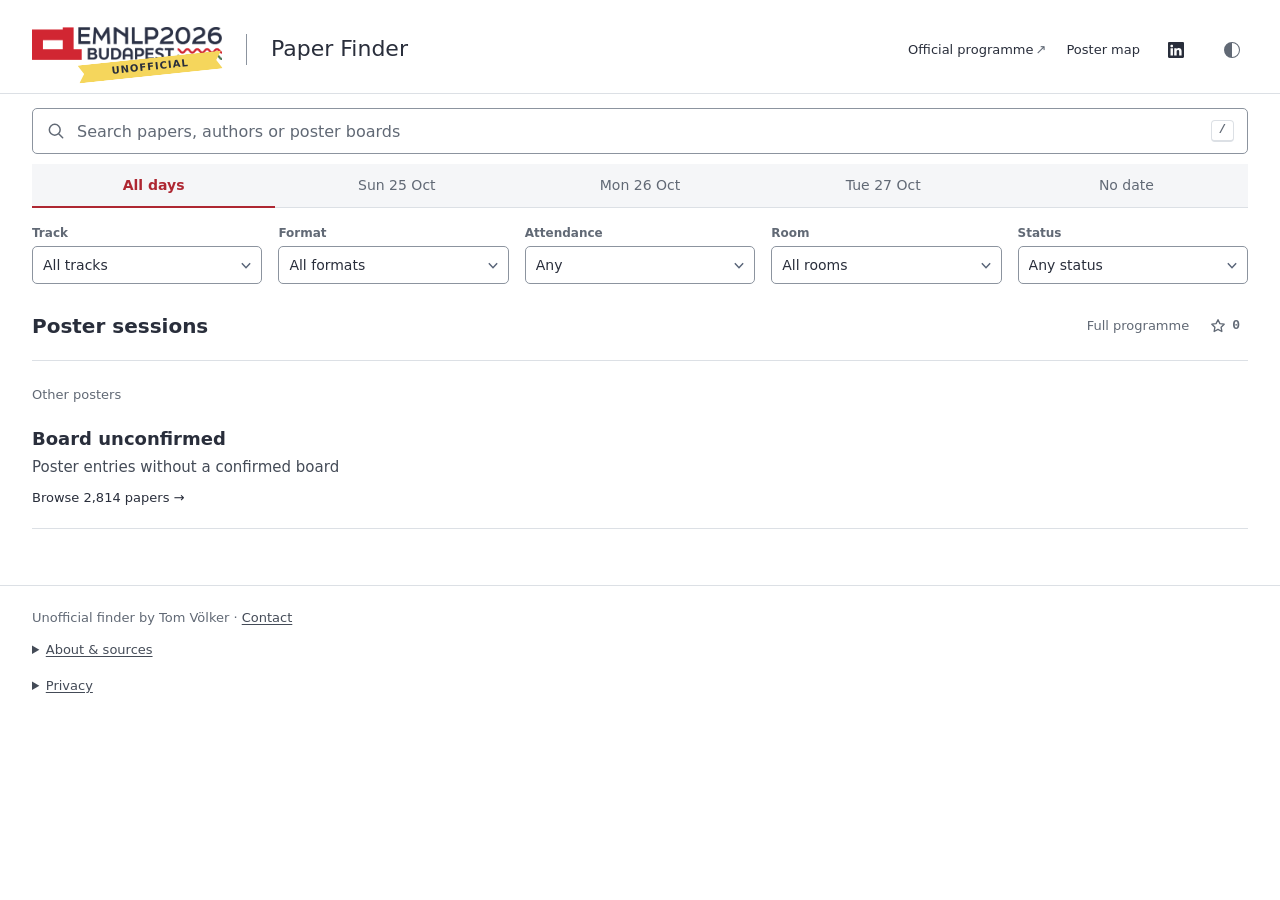
==== index.html @ 6930b32f "Prioritize poster discovery and keep search responsive Replace the oral-first landing with handbook " ====
<!doctype html>
<html lang="en">
<head>
  <meta charset="utf-8">
  <meta name="viewport" content="width=device-width, initial-scale=1, viewport-fit=cover">
  <title>EMNLP 2026 Paper Finder · Unofficial Budapest schedule</title>
  <meta name="description" content="Unofficial, searchable schedule of EMNLP 2026 presentations in Budapest. Find papers by title, author, presenter, paper ID or topic and filter by day, track, format, attendance and room.">
  <meta name="theme-color" content="#ffffff">
  <meta name="color-scheme" content="light dark">
  <link rel="icon" href="favicon.png" type="image/png" sizes="128x128">
  <link rel="icon" href="favicon.svg" type="image/svg+xml" sizes="any">
  <script src="theme.js"></script>
  <link rel="stylesheet" href="vendor/katex-0.19.1/katex.min.css">
  <link rel="stylesheet" href="styles.css">
  <script src="app.js" type="module"></script>
  <script src="traffic.mjs" type="module"></script>
</head>
<body>
  <a class="skip-link" href="#results">Skip to results</a>

  <header class="masthead">
    <div class="wrap masthead__inner">
      <a class="brand" href="./" aria-label="Unofficial EMNLP 2026 Paper Finder">
        <span class="brand__identity">
          <img class="brand__logo" src="conference-logo.png" width="190" height="33" alt="EMNLP 2026 Budapest">
          <span class="brand__ribbon">Unofficial</span>
        </span>
        <span class="brand__name">Paper Finder</span>
      </a>
      <div class="masthead__actions">
        <nav class="masthead__nav" aria-label="Conference and creator links">
          <a href="https://2026.emnlp.org/program/" target="_blank" rel="noopener">Official programme<span class="ext" aria-hidden="true">↗</span><span class="visually-hidden"> (opens in a new tab)</span></a>
          <a href="poster-map/">Poster map</a>
          <a class="masthead__social" title="Tom Völker on LinkedIn" href="https://www.linkedin.com/in/tom-v%C3%B6lker-0485332b9/" target="_blank" rel="noopener noreferrer" aria-label="Tom Völker on LinkedIn (opens in a new tab)"><svg xmlns="http://www.w3.org/2000/svg" width="16" height="16" fill="currentColor" class="masthead__social-icon" aria-hidden="true" focusable="false" viewBox="0 0 16 16">
  <path d="M0 1.146C0 .513.526 0 1.175 0h13.65C15.474 0 16 .513 16 1.146v13.708c0 .633-.526 1.146-1.175 1.146H1.175C.526 16 0 15.487 0 14.854zm4.943 12.248V6.169H2.542v7.225zm-1.2-8.212c.837 0 1.358-.554 1.358-1.248-.015-.709-.52-1.248-1.342-1.248S2.4 3.226 2.4 3.934c0 .694.521 1.248 1.327 1.248zm4.908 8.212V9.359c0-.216.016-.432.08-.586.173-.431.568-.878 1.232-.878.869 0 1.216.662 1.216 1.634v3.865h2.401V9.25c0-2.22-1.184-3.252-2.764-3.252-1.274 0-1.845.7-2.165 1.193v.025h-.016l.016-.025V6.169h-2.4c.03.678 0 7.225 0 7.225z"/>
</svg></a>
        </nav>
        <!-- Theme and LinkedIn icons: https://github.com/twbs/icons
The MIT License (MIT)

Copyright (c) 2019-2024 The Bootstrap Authors

Permission is hereby granted, free of charge, to any person obtaining a copy
of this software and associated documentation files (the "Software"), to deal
in the Software without restriction, including without limitation the rights
to use, copy, modify, merge, publish, distribute, sublicense, and/or sell
copies of the Software, and to permit persons to whom the Software is
furnished to do so, subject to the following conditions:

The above copyright notice and this permission notice shall be included in
all copies or substantial portions of the Software.

THE SOFTWARE IS PROVIDED "AS IS", WITHOUT WARRANTY OF ANY KIND, EXPRESS OR
IMPLIED, INCLUDING BUT NOT LIMITED TO THE WARRANTIES OF MERCHANTABILITY,
FITNESS FOR A PARTICULAR PURPOSE AND NONINFRINGEMENT. IN NO EVENT SHALL THE
AUTHORS OR COPYRIGHT HOLDERS BE LIABLE FOR ANY CLAIM, DAMAGES OR OTHER
LIABILITY, WHETHER IN AN ACTION OF CONTRACT, TORT OR OTHERWISE, ARISING FROM,
OUT OF OR IN CONNECTION WITH THE SOFTWARE OR THE USE OR OTHER DEALINGS IN
THE SOFTWARE.
        -->
        <button id="theme" class="theme-toggle" type="button" data-mode="auto" hidden aria-label="Theme: Auto">
          <svg class="theme-toggle__icon theme-toggle__icon--auto" viewBox="0 0 16 16" aria-hidden="true" focusable="false"><path d="M8 15A7 7 0 1 0 8 1zm0 1A8 8 0 1 1 8 0a8 8 0 0 1 0 16"/></svg>
          <svg class="theme-toggle__icon theme-toggle__icon--light" viewBox="0 0 16 16" aria-hidden="true" focusable="false"><path d="M8 11a3 3 0 1 1 0-6 3 3 0 0 1 0 6m0 1a4 4 0 1 0 0-8 4 4 0 0 0 0 8M8 0a.5.5 0 0 1 .5.5v2a.5.5 0 0 1-1 0v-2A.5.5 0 0 1 8 0m0 13a.5.5 0 0 1 .5.5v2a.5.5 0 0 1-1 0v-2A.5.5 0 0 1 8 13m8-5a.5.5 0 0 1-.5.5h-2a.5.5 0 0 1 0-1h2a.5.5 0 0 1 .5.5M3 8a.5.5 0 0 1-.5.5h-2a.5.5 0 0 1 0-1h2A.5.5 0 0 1 3 8m10.657-5.657a.5.5 0 0 1 0 .707l-1.414 1.415a.5.5 0 1 1-.707-.708l1.414-1.414a.5.5 0 0 1 .707 0m-9.193 9.193a.5.5 0 0 1 0 .707L3.05 13.657a.5.5 0 0 1-.707-.707l1.414-1.414a.5.5 0 0 1 .707 0m9.193 2.121a.5.5 0 0 1-.707 0l-1.414-1.414a.5.5 0 0 1 .707-.707l1.414 1.414a.5.5 0 0 1 0 .707M4.464 4.465a.5.5 0 0 1-.707 0L2.343 3.05a.5.5 0 1 1 .707-.707l1.414 1.414a.5.5 0 0 1 0 .708"/></svg>
          <svg class="theme-toggle__icon theme-toggle__icon--dark" viewBox="0 0 16 16" aria-hidden="true" focusable="false"><path d="M6 .278a.77.77 0 0 1 .08.858 7.2 7.2 0 0 0-.878 3.46c0 4.021 3.278 7.277 7.318 7.277q.792-.001 1.533-.16a.79.79 0 0 1 .81.316.73.73 0 0 1-.031.893A8.35 8.35 0 0 1 8.344 16C3.734 16 0 12.286 0 7.71 0 4.266 2.114 1.312 5.124.06A.75.75 0 0 1 6 .278M4.858 1.311A7.27 7.27 0 0 0 1.025 7.71c0 4.02 3.279 7.276 7.319 7.276a7.32 7.32 0 0 0 5.205-2.162q-.506.063-1.029.063c-4.61 0-8.343-3.714-8.343-8.29 0-1.167.242-2.278.681-3.286"/></svg>
        </button>
      </div>
    </div>
  </header>

  <main id="main">
    <div class="toolbar" id="toolbar">
      <div class="wrap toolbar__inner">
        <form class="search" id="search-form" role="search" action="./">
          <label class="visually-hidden" for="q">Search by title, author, presenter, paper ID, topic or board number</label>
          <svg class="search__icon icon" viewBox="0 0 24 24" aria-hidden="true" focusable="false"><path d="M10.5 4a6.5 6.5 0 1 1 0 13 6.5 6.5 0 0 1 0-13zM15.5 15.5 20 20"/></svg>
          <input class="search__input" id="q" name="q" type="search" placeholder="Search papers, authors or poster boards" autocomplete="off" autocapitalize="off" spellcheck="false" enterkeyhint="search" aria-describedby="search-hint">
          <kbd class="search__kbd" aria-hidden="true">/</kbd>
          <button class="search__clear" id="q-clear" type="button" hidden>
            <svg class="icon" viewBox="0 0 24 24" aria-hidden="true" focusable="false"><path d="M6 6l12 12M18 6 6 18"/></svg>
            <span class="visually-hidden">Clear search</span>
          </button>
          <p class="visually-hidden" id="search-hint">Results update as you type. All words must match. Press slash to jump here.</p>
        </form>
      </div>
    </div>

    <div class="wrap">
      <section class="author-profile" id="author-profile" aria-labelledby="author-name" hidden></section>
      <div class="day-nav" id="day" role="group" aria-label="Conference day"></div>
      <div class="mobile-controls">
        <div class="day-picker">
          <svg class="icon" viewBox="0 0 24 24" aria-hidden="true" focusable="false"><path d="M5 6h14v14H5zM5 10h14M9 3.5v4M15 3.5v4"/></svg>
          <label class="visually-hidden" for="day-select">Conference day</label>
          <select id="day-select" class="select"></select>
        </div>
        <button class="filters-toggle" id="filters-toggle" type="button" aria-controls="facets" aria-expanded="false">
          <svg class="icon" viewBox="0 0 24 24" aria-hidden="true" focusable="false"><path d="M4 7h9m4 0h3M4 17h3m4 0h9M13 4v6M7 14v6"/></svg>
          Filters <span class="filters-toggle__count" id="filters-count" hidden>0</span>
          <svg class="filters-toggle__chevron" viewBox="0 0 12 12" aria-hidden="true" focusable="false"><path d="m3 4.5 3 3 3-3"/></svg>
        </button>
      </div>
      <div class="filter-bar" id="facets" role="group" aria-label="Filter papers"></div>

      <section class="results" id="results" aria-labelledby="results-count" tabindex="-1">
        <div class="results__bar">
          <h2 class="results__count" id="results-count" tabindex="-1">Loading schedule…</h2>
          <div class="results__tools">
            <a class="browse-link" id="browse-link" href="?view=programme&amp;day=all">Full programme</a>
            <button class="pill" id="now-btn" type="button" aria-label="Jump to now" title="Jump to now" hidden>
              <svg class="icon" viewBox="0 0 24 24" aria-hidden="true" focusable="false"><path d="M12 3a9 9 0 1 1 0 18 9 9 0 0 1 0-18zM12 7.5V12l3 2"/></svg>
              <span class="now-label">Jump to now</span>
            </button>
            <button class="saved-toggle" id="saved-btn" type="button" aria-label="Saved papers" title="Saved papers" aria-pressed="false">
              <svg class="icon icon--star" viewBox="0 0 24 24" aria-hidden="true" focusable="false"><path d="M12 3.6l2.55 5.17 5.7.83-4.13 4.02.98 5.68L12 16.62 6.9 19.3l.98-5.68L3.75 9.6l5.7-.83z"/></svg>
              <span class="pill__count" id="saved-count">0</span>
            </button>
            <button class="pill pill--quiet" id="clear-all" type="button" hidden>Clear all</button>
          </div>
        </div>
        <div class="banner" id="shortlist-bar" hidden></div>
        <div class="banner" id="paper-banner" hidden></div>

        <div class="list" id="list" aria-busy="true">
          <ul class="papers papers--skeleton" aria-hidden="true">
            <li class="paper is-skeleton"><div class="paper__where"><i class="sk sk--s"></i></div><div class="paper__body"><i class="sk sk--l"></i><i class="sk sk--m"></i></div></li>
            <li class="paper is-skeleton"><div class="paper__where"><i class="sk sk--s"></i></div><div class="paper__body"><i class="sk sk--m"></i><i class="sk sk--s"></i></div></li>
            <li class="paper is-skeleton"><div class="paper__where"><i class="sk sk--s"></i></div><div class="paper__body"><i class="sk sk--l"></i><i class="sk sk--m"></i></div></li>
            <li class="paper is-skeleton"><div class="paper__where"><i class="sk sk--s"></i></div><div class="paper__body"><i class="sk sk--m"></i><i class="sk sk--s"></i></div></li>
          </ul>
          <noscript><p class="state">This finder needs JavaScript. See the official <a href="https://docs.google.com/spreadsheets/d/1aXGTy_7Xeh-OXIs3iJSbDpUsZ6YhbfA76b17kBZH0Yk/edit?gid=943432490">Author Presentations sheet</a> for presentation details.</p></noscript>
        </div>

        <p class="visually-hidden" id="live" role="status" aria-live="polite"></p>
      </section>
    </div>
  </main>

  <footer class="site-footer">
    <div class="wrap">
      <p>Unofficial finder by Tom Völker · <a href="mailto:emnlp-finder@tomvoelker.de?subject=EMNLP%202026%20Paper%20Finder%20feedback" data-contact-link>Contact</a></p>
      <details class="privacy-notice" id="about">
        <summary>About &amp; sources</summary>
        <div class="privacy-notice__content">
      <p>All times: Budapest, CET (UTC+1). Schedule updated <time data-updated datetime="2026-10-24">24 Oct 2026</time>.</p>
      <p>Unofficial schedule from the <a href="https://docs.google.com/spreadsheets/d/1aXGTy_7Xeh-OXIs3iJSbDpUsZ6YhbfA76b17kBZH0Yk/edit?gid=943432490" data-source-link target="_blank" rel="noopener">Author Presentations sheet</a>. Author lists from <a href="https://aclanthology.org/events/emnlp-2026/" target="_blank" rel="noopener">ACL Anthology</a>; presenters are shown in bold. Check the <a href="https://2026.emnlp.org/program/" target="_blank" rel="noopener">official programme</a> for changes. Poster board numbers come from the <a href="https://drive.google.com/file/d/1UGPjD7jPfax0RVaZPcb1gZhCUhK4v3ti/view" target="_blank" rel="noopener">conference handbook</a>.</p>
      <p class="site-footer__credit">Made by Tom Völker · <a href="https://www.informatik.uni-wuerzburg.de/datascience/" target="_blank" rel="noopener">Data Science Chair, University of Würzburg</a>.</p>
          <p>Saved papers stay in this browser.</p>
        </div>
      </details>
      <details class="privacy-notice" id="privacy">
        <summary>Privacy</summary>
        <div class="privacy-notice__content">
          <h2>Privacy notice</h2>
          <p>Updated 25 October 2026. This independent finder is operated by Tom Völker, who is responsible for its data processing. Contact: <a href="mailto:emnlp-finder@tomvoelker.de" data-contact-link>emnlp-finder@tomvoelker.de</a>.</p>

          <h3>Hosting and technical requests</h3>
          <p>GitHub Pages hosts this site. Requests disclose technical information such as your IP address, requested URL, browser information and access time. GitHub logs IP addresses for security. Opening a shared search URL also sends that URL to the host. This processing serves the legitimate interest of providing and protecting the finder under Article 6(1)(f) GDPR. GitHub manages its security-log retention as described in its <a href="https://docs.github.com/en/site-policy/privacy-policies/github-general-privacy-statement" target="_blank" rel="noopener noreferrer">privacy statement</a>.</p>

          <h3>Usage statistics</h3>
          <p>Cloudflare Web Analytics measures visits, referrers, countries, browser and device types, and page performance. It uses no analytics cookies or browser storage and does not fingerprint individual visitors. Query strings are excluded from its reports. Cloudflare keeps unsampled beacon data for seven days, then samples it for longer-term storage. Reports cover the previous six months. See its <a href="https://developers.cloudflare.com/web-analytics/faq/" target="_blank" rel="noopener noreferrer">analytics FAQ</a>.</p>
          <p>A separate Cloudflare Worker counts searches, filter changes, author and paper links, shortlist actions, calendar exports, and external paper and contact links. It stores only an action category, count and timestamp for three months. These counts contain no search text, names, paper IDs, shortlist contents, email addresses or visitor identifiers. Worker request logging is disabled. Cloudflare still handles technical connection data to deliver and protect its services.</p>
          <p>The purpose is to understand usage and improve the finder. Where technical personal data is processed for this purpose, the basis is the legitimate interest in operating and improving the site under Article 6(1)(f) GDPR. Both analytics streams stay off when your browser signals Do Not Track or Global Privacy Control.</p>

          <h3>Browser storage and public programme data</h3>
          <p>Your shortlist and explicit theme choice stay in this browser’s local storage until you remove them or clear site data. They are not uploaded. Search runs in your browser and its current state appears in the URL. Public paper, author and presenter information comes from the conference schedule and handbook, ACL Anthology and Underline. It remains available while this finder is online to help people find conference work, a legitimate interest under Article 6(1)(f) GDPR. Contact me for corrections or data-rights requests.</p>

          <h3>Email, external links and providers</h3>
          <p>Email contact is optional. Sending a message shares your address and message with the email services involved. I use it to answer your enquiry under Article 6(1)(f) GDPR and retain it only as long as needed to handle the enquiry and any applicable legal obligations. The LinkedIn icon is included in this page. LinkedIn receives no request from it until you follow the link.</p>
          <p>GitHub and Cloudflare may process technical data outside the EU/EEA, including in the US. Their policies describe transfer safeguards, including the EU–US Data Privacy Framework and standard contractual clauses: <a href="https://docs.github.com/en/site-policy/privacy-policies/github-general-privacy-statement#international-data-transfers" target="_blank" rel="noopener noreferrer">GitHub</a> and <a href="https://www.cloudflare.com/privacypolicy/" target="_blank" rel="noopener noreferrer">Cloudflare</a>.</p>

          <h3>Your rights</h3>
          <p>Where applicable, you can request access, correction, erasure, restriction or portability of personal data, and object to processing based on legitimate interests. Email the contact above. You may also complain to a <a href="https://www.edpb.europa.eu/about-edpb/our-members_en" target="_blank" rel="noopener noreferrer">data protection authority</a>, including in your country of residence or work. This finder makes no automated decisions about you.</p>
        </div>
      </details>
    </div>
  </footer>
</body>
</html>
---- styles.css ----
/* EMNLP 2026 Paper Finder: neutral surfaces and restrained conference red. */

:root {
  color-scheme: light;
  accent-color: var(--accent);
  --paper: #ffffff;
  --surface: #ffffff;
  --ink: #292e3b;
  --ink-2: #444b57;
  --muted: #616975;
  --rule: #dce0e5;
  --rule-soft: #f0f2f4;
  --control-rule: #8c949f;
  --accent: #ae2732;
  --accent-strong: #8c1e28;
  --accent-tint: #fcf0f1;
  --panel: #f5f6f8;
  --on-accent: #ffffff;
  --focus: #ae2732;
  --button: #ae2732;
  --button-hover: #8c1e28;
  --selected-ink: #ae2732;
  --search-border: #8c949f;
  --saved: #ae2732;
  --mark: #fbe1e3;
  --selection: #f6d6da;
  --teal: #00636b;
  --teal-tint: #ddf0ee;
  --amber: #4a3100;
  --amber-tint: #fcf1d8;
  --amber-rule: #c98a12;
  --shimmer: #fafbfc;
  --select-arrow: url("data:image/svg+xml,%3Csvg xmlns='http://www.w3.org/2000/svg' viewBox='0 0 12 8'%3E%3Cpath d='M1 1.5l5 5 5-5' fill='none' stroke='%23586478' stroke-width='1.8'/%3E%3C/svg%3E");
  --radius: 5px;
  --toolbar-h: 67px;
  --font-ui: system-ui, -apple-system, "Segoe UI", "Source Sans 3", Roboto, "Helvetica Neue", Arial, sans-serif;
  --font-mono: ui-monospace, "SF Mono", SFMono-Regular, "JetBrains Mono", Menlo, Consolas, "Liberation Mono", monospace;
}

:root[data-theme="dark"] {
  color-scheme: dark;
  --paper: #191a1e;
  --surface: #202227;
  --ink: #eeeef1;
  --ink-2: #c7c9d0;
  --muted: #a4a8b2;
  --rule: #383b44;
  --rule-soft: #282a31;
  --control-rule: #757b87;
  --accent: #f097a0;
  --accent-strong: #ffbec4;
  --accent-tint: #39282e;
  --panel: #24262c;
  --on-accent: #23181b;
  --focus: #f097a0;
  --button: #f097a0;
  --button-hover: #ffbec4;
  --selected-ink: #f7adb5;
  --search-border: #757b87;
  --saved: #f097a0;
  --mark: #58323b;
  --selection: #633744;
  --teal: #5cc8be;
  --teal-tint: #10302f;
  --amber: #f2deb0;
  --amber-tint: #2a2111;
  --amber-rule: #d9a73c;
  --shimmer: #30333b;
  --select-arrow: url("data:image/svg+xml,%3Csvg xmlns='http://www.w3.org/2000/svg' viewBox='0 0 12 8'%3E%3Cpath d='M1 1.5l5 5 5-5' fill='none' stroke='%23acb9ce' stroke-width='1.8'/%3E%3C/svg%3E");
}

*, *::before, *::after { box-sizing: border-box; }
html { -webkit-text-size-adjust: 100%; text-size-adjust: 100%; }
body {
  margin: 0;
  background: var(--paper);
  color: var(--ink);
  font: 400 1rem/1.5 var(--font-ui);
  -webkit-font-smoothing: antialiased;
}
[hidden] { display: none !important; }
h1, h2, h3, h4, p { margin: 0; }
::selection { background: var(--selection); }
a { color: inherit; text-decoration-thickness: 1px; text-underline-offset: .18em; }
a:hover { color: var(--accent-strong); }
button, input, select { font: inherit; color: inherit; }
button { cursor: pointer; }
:focus-visible { outline: 3px solid var(--focus); outline-offset: 2px; border-radius: 3px; }
[tabindex="-1"]:focus:not(:focus-visible) { outline: none; }
abbr[title] { text-decoration: none; cursor: help; }

.visually-hidden {
  position: absolute !important; width: 1px; height: 1px; padding: 0; margin: -1px;
  overflow: hidden; clip: rect(0 0 0 0); white-space: nowrap; border: 0;
}
.wrap { width: 100%; max-width: 1320px; margin-inline: auto; padding-inline: max(16px, min(3vw, 32px)); }
.skip-link {
  position: absolute; left: 12px; top: -100px; z-index: 100;
  padding: 10px 14px; border-radius: var(--radius);
  background: var(--ink); color: var(--paper); font-weight: 600;
}
.skip-link:focus { top: 12px; }

.icon {
  width: 18px; height: 18px; flex: none;
  fill: none; stroke: currentColor; stroke-width: 1.8; stroke-linecap: round; stroke-linejoin: round;
}

/* ---------- Masthead ---------- */
.masthead { background: var(--surface); border-bottom: 1px solid var(--rule); }
.masthead__inner {
  display: flex; flex-wrap: wrap; align-items: center; justify-content: space-between;
  gap: 16px 24px; padding-block: 22px 16px;
}
.brand { display: flex; align-items: center; gap: 24px; color: var(--ink); text-decoration: none; }
.brand:hover { color: var(--ink); }
.brand__identity {
  --brand-width: 190px;
  position: relative; display: block; width: var(--brand-width); flex: none;
  padding-block: 5px 17px;
}
.brand__logo { display: block; width: 100%; height: auto; }
.brand__ribbon {
  position: absolute; left: 24%; bottom: 1px; width: 76%; padding: 4px 12px;
  color: #292e3b; background: #f5d65c; text-align: center;
  font-size: .625rem; font-weight: 800; line-height: 1; letter-spacing: .1em; text-transform: uppercase;
  transform: rotate(-6deg);
  clip-path: polygon(0 0, 100% 0, 96% 50%, 100% 100%, 0 100%, 4% 50%);
}
:root[data-theme="dark"] .brand__logo { filter: brightness(0) invert(1); }
.brand__name { padding-left: 24px; border-left: 1px solid var(--control-rule); font: 500 1.375rem/1.4 var(--font-ui); white-space: nowrap; }
.masthead__actions { display: flex; flex-wrap: wrap; align-items: center; gap: 16px 24px; }
.masthead__nav { display: flex; flex-wrap: wrap; align-items: center; gap: 2px 20px; font-size: .8125rem; font-weight: 500; }
.masthead__nav a { padding: 6px 0; text-decoration: none; }
.masthead__nav a:hover { color: var(--accent); }
.masthead__nav .masthead__social { display: inline-flex; align-items: center; justify-content: center; flex: none; width: 32px; height: 32px; padding: 8px; border-radius: var(--radius); }
.masthead__social:hover { background: var(--rule-soft); }
.masthead__social-icon { width: 16px; height: 16px; fill: currentColor; }
.theme-toggle {
  display: inline-flex; align-items: center; justify-content: center;
  width: 32px; height: 32px; padding: 8px; flex: none;
  color: var(--muted); background: none; border: 0; border-radius: var(--radius);
}
.theme-toggle:hover { color: var(--accent); background: var(--rule-soft); }
.theme-toggle__icon { display: none; flex: none; width: 16px; height: 16px; fill: currentColor; }
.theme-toggle[data-mode="auto"] .theme-toggle__icon--auto,
.theme-toggle[data-mode="light"] .theme-toggle__icon--light,
.theme-toggle[data-mode="dark"] .theme-toggle__icon--dark { display: block; }
.ext { margin-left: 2px; font-weight: 400; color: var(--muted); }


/* ---------- Buttons ---------- */
.btn {
  display: inline-flex; align-items: center; justify-content: center; gap: 7px;
  min-height: 40px; padding: 8px 14px;
  font-size: .875rem; font-weight: 600; line-height: 1.2; text-decoration: none;
  color: var(--accent); background: var(--surface);
  border: 1.5px solid var(--accent); border-radius: var(--radius);
}
.btn:hover { color: var(--accent-strong); background: var(--accent-tint); }
.btn--ink { color: var(--on-accent); background: var(--button); border-color: var(--button); }
.btn--ink:hover { color: var(--on-accent); background: var(--button-hover); border-color: var(--button-hover); }
.btn--small { min-height: 34px; padding: 5px 11px; font-size: .8125rem; }

.pill {
  display: inline-flex; align-items: center; gap: 6px;
  min-height: 34px; padding: 6px 12px;
  font-size: .8125rem; font-weight: 600; line-height: 1;
  color: var(--ink); background: var(--surface);
  border: 1px solid var(--control-rule); border-radius: var(--radius);
}
.pill:hover { border-color: var(--accent); }
.pill .icon { width: 16px; height: 16px; }
.pill__count { font-family: var(--font-mono); font-weight: 600; color: var(--muted); }
.pill[aria-pressed="true"] { background: var(--accent-tint); border-color: var(--accent); color: var(--selected-ink); }
.pill[aria-pressed="true"] .icon--star { color: var(--saved); fill: currentColor; }
.pill[aria-pressed="true"] .pill__count { color: var(--selected-ink); }
.pill--quiet { border-color: transparent; background: none; text-decoration: underline; text-underline-offset: .2em; }
.pill--quiet:hover { border-color: transparent; color: var(--accent-strong); }
#now-btn:hover { color: var(--accent); background: var(--accent-tint); }

/* ---------- Sticky toolbar ---------- */
.toolbar {
  position: sticky; top: 0; z-index: 20;
  margin-top: 0;
  background: var(--paper);
}
.toolbar__inner { padding-block: 14px 10px; }
.search { position: relative; display: flex; align-items: center; }
.search__icon { position: absolute; left: 14px; width: 20px; height: 20px; color: var(--muted); pointer-events: none; }
.search__input {
  width: 100%; height: 46px; padding: 0 52px 0 44px;
  font-size: 1rem; font-weight: 400;
  color: var(--ink); background: var(--surface);
  border: 1px solid var(--search-border); border-radius: var(--radius);
  -webkit-appearance: none; appearance: none;
}
.search__input::placeholder { color: var(--muted); opacity: 1; font-weight: 400; }
.search__input::-webkit-search-cancel-button,
.search__input::-webkit-search-decoration { -webkit-appearance: none; appearance: none; }
.search__input:focus { outline: 3px solid var(--focus); outline-offset: 2px; }
.search__kbd {
  position: absolute; right: 14px; padding: 1px 7px;
  font: 600 .75rem/1.4 var(--font-mono); color: var(--muted);
  border: 1px solid var(--rule); border-bottom-width: 2px; border-radius: 4px; background: var(--paper);
  pointer-events: none;
}
.search__input:focus ~ .search__kbd, .search__input:not(:placeholder-shown) ~ .search__kbd { display: none; }
.search__clear {
  position: absolute; right: 6px; display: grid; place-items: center;
  width: 40px; height: 40px; border: 0; border-radius: 50%; background: none; color: var(--ink-2);
}
.search__clear:hover { background: var(--rule-soft); }

/* ---------- Filters ---------- */
.author-profile {
  display: flex; flex-wrap: wrap; justify-content: space-between; align-items: center; gap: 16px;
  padding-block: 16px 24px; scroll-margin-top: calc(var(--toolbar-h) + 12px);
}
.author-profile__heading { min-width: 0; }
.author-profile__label { margin-bottom: 4px; font-size: .75rem; font-weight: 600; color: var(--muted); }
.author-profile h1 { font-size: clamp(1.375rem, 3vw, 1.75rem); line-height: 1.3; overflow-wrap: anywhere; }
.author-profile__meta { margin-top: 6px; font-size: .875rem; color: var(--muted); }
.author-link { text-decoration: none; }
.author-link:hover { color: var(--accent); text-decoration-color: currentColor; }
.day-nav { display: flex; border-bottom: 1px solid var(--rule); background: var(--panel); }
.day-nav:empty { display: none; }
.day-nav__button {
  flex: 1; min-width: 0; min-height: 44px; padding: 10px 8px;
  font-size: .875rem; color: var(--muted); background: none;
  border: 0; border-bottom: 2px solid transparent; margin-bottom: -1px;
}
.day-nav__button:hover { color: var(--ink); background: var(--rule-soft); }
.day-nav__button[aria-pressed="true"] { color: var(--accent); border-bottom-color: var(--accent); font-weight: 600; }
.day-nav__button:focus-visible { outline-offset: -3px; }
.mobile-controls { display: none; }
.filter-bar { display: grid; grid-template-columns: repeat(5, minmax(0, 1fr)); gap: 16px; padding-block: 16px 22px; }
.facet { min-width: 0; }
.facet__label { display: block; margin-bottom: 4px; font-size: .75rem; font-weight: 600; color: var(--muted); }
.select {
  width: 100%; height: 38px; padding: 0 28px 0 10px;
  font-size: .875rem; color: var(--ink); text-overflow: ellipsis;
  background: var(--surface) var(--select-arrow) no-repeat right 10px center / 10px;
  border: 1px solid var(--control-rule); border-radius: var(--radius);
  -webkit-appearance: none; appearance: none;
}
.select:hover { border-color: var(--accent); }
.select option { background: var(--surface); color: var(--ink); }
.facet .select:has(option:checked:not([value=""]):not([value="all"])) { border-color: var(--accent); background-color: var(--accent-tint); color: var(--selected-ink); font-weight: 600; }

/* ---------- Results header ---------- */
.results { min-width: 0; scroll-margin-top: calc(var(--toolbar-h) + 8px); }
.results:focus { outline: none; }
.results__bar {
  display: flex; flex-wrap: wrap; align-items: center; justify-content: space-between;
  gap: 10px 16px; padding-bottom: 14px; border-bottom: 1px solid var(--rule);
}
.results__count { font: 650 1.25rem/1.2 var(--font-ui); color: var(--ink); }
.results__num { font-variant-numeric: lining-nums tabular-nums; }
.results__of { font: 500 .875rem var(--font-ui); color: var(--muted); letter-spacing: 0; }
.results__tools { display: flex; flex-wrap: wrap; gap: 6px; }
.browse-link { align-self: center; padding: 10px 6px; font-size: .8125rem; color: var(--muted); text-decoration: none; }
.browse-link:hover { color: var(--accent); }
.saved-toggle { display: inline-flex; align-items: center; justify-content: center; gap: 5px; min-width: 44px; min-height: 40px; padding: 8px; border: 0; border-radius: var(--radius); color: var(--muted); background: none; font-size: .8125rem; }
.saved-toggle:hover, .saved-toggle[aria-pressed="true"] { color: var(--accent); background: var(--accent-tint); }
.saved-toggle[aria-pressed="true"] .icon { fill: currentColor; }
.poster-sessions { padding-bottom: 16px; }
.poster-sessions__day { margin-top: 24px; padding-bottom: 4px; font-size: .8125rem; color: var(--muted); font-weight: 500; }
.poster-session { padding: 16px 0 20px; border-bottom: 1px solid var(--rule); }
.poster-session h4 { display: flex; align-items: center; gap: 12px; font-size: 1.125rem; font-weight: 600; }
.poster-session h4 a { text-decoration: none; }
.poster-session__time { margin-top: 4px; font-size: .9375rem; color: var(--ink-2); font-variant-numeric: tabular-nums; }
.poster-session__links { display: flex; flex-wrap: wrap; gap: 8px 24px; margin-top: 10px; font-size: .8125rem; }
.poster-session__links a { text-decoration: none; }
.poster-session__links a:last-child:not(:first-child) { color: var(--muted); }
.pagination { display: flex; align-items: center; flex-wrap: wrap; gap: 8px; padding-block: 20px; font-size: .8125rem; color: var(--muted); }
.pagination p { margin-right: auto; }
.pagination button:disabled { opacity: .4; cursor: default; }
.paper__details > summary { cursor: pointer; text-decoration: underline; text-decoration-color: var(--rule); text-underline-offset: .2em; }
.paper__details[open] { flex-basis: 100%; }
.paper__details-body { margin-top: 8px; padding: 10px 12px; background: var(--panel); color: var(--ink-2); font-size: .8125rem; }
.paper__details-body p + p { margin-top: 5px; }

.banner {
  display: flex; flex-wrap: wrap; align-items: center; gap: 8px 14px;
  margin-top: 12px; padding: 10px 14px;
  font-size: .875rem; color: var(--ink-2);
  background: var(--panel); border-left: 3px solid var(--accent);
}
.banner p { flex: 1 1 260px; }

/* ---------- Programme list ---------- */
.session { border-bottom: 1px solid var(--rule); scroll-margin-top: var(--toolbar-h); }
.session__header {
  display: flex; align-items: center; gap: 10px; padding: 14px 0;
  list-style: none; cursor: pointer; background: var(--paper);
}
.session__header::-webkit-details-marker { display: none; }
.session__header::before {
  content: ""; flex: none; width: 8px; height: 8px; margin: 0 4px 0 2px;
  border-right: 2px solid var(--muted); border-bottom: 2px solid var(--muted); transform: rotate(-45deg);
}
.session[open] > .session__header {
  position: sticky; top: var(--toolbar-h); z-index: 10;
  border-bottom: 1px solid var(--rule); background: var(--panel);
  margin-inline: -12px; padding-inline: 12px;
}
.session[open] > .session__header::before { transform: rotate(45deg); border-color: var(--accent); }
.session__header:hover { color: var(--accent-strong); }
.session__title { display: flex; flex-wrap: wrap; align-items: baseline; gap: 4px 14px; font-size: .9375rem; font-weight: 600; }
.session__topic { flex-basis: 100%; font-size: .9375rem; font-weight: 600; color: var(--ink); }
.session__room { font-weight: 600; color: var(--accent); }
.session__date { color: var(--muted); }
.session__time { font-size: .875rem; font-variant-numeric: tabular-nums; color: var(--muted); }
.session__zone { margin-left: -9px; font-size: .6875rem; color: var(--muted); }
.session__name { font-weight: 500; }
.session__count { flex: none; margin-left: auto; font-size: .8125rem; font-variant-numeric: tabular-nums; color: var(--muted); }
.session .paper:last-child { border-bottom: 0; }
.papers { margin: 0; padding: 0; list-style: none; }
.paper {
  display: grid; grid-template-columns: minmax(0, 1fr) 40px; grid-template-areas: "where star" "body body";
  gap: 8px 12px; padding: 20px 0; border-bottom: 1px solid var(--rule); scroll-margin-top: calc(var(--toolbar-h) + 12px);
}
.paper__where { grid-area: where; display: flex; flex-wrap: wrap; align-items: baseline; gap: 4px 12px; font-size: .8125rem; color: var(--muted); }
.paper__slot-type { color: var(--ink-2); font-weight: 600; }
.paper__date { font-size: .8125rem; font-weight: 500; }
.paper__time { font: 500 .8125rem/1.5 var(--font-ui); font-variant-numeric: tabular-nums; white-space: nowrap; }
.paper__time abbr { font: 500 .6875rem var(--font-ui); color: var(--muted); }
.paper__room { color: var(--muted); }
.paper__board { display: inline-flex; align-items: center; min-height: 32px; padding: 3px 8px; border: 1px solid var(--rule); border-radius: var(--radius); background: var(--accent-tint); color: var(--accent-strong); font-weight: 600; text-decoration: none; }
.paper__board:hover { border-color: currentColor; }
.paper__board-warning { color: var(--amber); font-weight: 600; }


.paper__body { grid-area: body; min-width: 0; }
.paper__title { font: 600 1.0625rem/1.4 var(--font-ui); color: var(--ink); text-wrap: pretty; overflow-wrap: anywhere; }
.paper__title .katex { font-size: 1em; }
.paper__title a { text-decoration: none; }
.paper__title a:hover { text-decoration-color: currentColor; }
.paper__people { margin-top: 5px; font-size: .875rem; color: var(--ink-2); overflow-wrap: anywhere; }
.paper__label {
  margin-right: 6px; font-size: .6875rem; font-weight: 700; letter-spacing: .08em; text-transform: uppercase; color: var(--muted);
}
.paper__aside, .is-missing { color: var(--muted); }
.paper__people strong { font-weight: 700; color: var(--ink); }
.paper__people .is-missing { font-style: italic; }
.paper__meta {
  display: flex; flex-wrap: wrap; align-items: baseline; gap: 2px 14px; margin-top: 8px;
  font: 500 .8125rem/1.5 var(--font-ui); font-variant-numeric: tabular-nums; color: var(--muted);
}
.paper__meta a, .linkish {
  padding: 0; border: 0; background: none;
  font: inherit; color: var(--muted); text-decoration: underline; text-decoration-color: var(--rule); text-underline-offset: .2em;
}
.paper__meta > a, .paper__meta > .linkish { display: inline-flex; align-items: center; min-height: 32px; }
.paper__meta .paper__details > summary { padding-block: 6px; }
.paper__meta a:hover, .linkish:hover { color: var(--accent-strong); text-decoration-color: currentColor; }
.paper.is-inactive .paper__title { color: var(--ink-2); }

.flag {
  display: inline-block; padding: 3px 9px;
  font-size: .75rem; font-weight: 600; line-height: 1.3;
  color: var(--ink-2); background: var(--rule-soft); border-radius: 3px;
}
.flag--accent { color: var(--selected-ink); background: var(--accent-tint); }

.note {
  margin-top: 10px; padding: 8px 12px;
  font-size: .8125rem; line-height: 1.45;
  color: var(--amber); background: var(--amber-tint);
  border-left: 3px solid var(--amber-rule); border-radius: 0;
}
.note strong { font-weight: 700; }
.note a { font-weight: 600; white-space: nowrap; }
.note--muted { color: var(--ink-2); background: var(--rule-soft); border-left-color: var(--rule); }

.star {
  grid-area: star; justify-self: end;
  display: grid; place-items: center; width: 44px; height: 44px; margin-top: -6px;
  color: var(--muted); background: none; border: 0; border-radius: 50%;
}
.star:hover { color: var(--saved); background: var(--rule-soft); }
.star .icon { width: 22px; height: 22px; stroke-width: 1.6; }
.star[aria-pressed="true"] { color: var(--saved); }
.star[aria-pressed="true"] .icon { fill: currentColor; }

mark {
  padding: 0 1px; color: inherit; background: var(--mark);
  border-radius: 2px;
}


/* ---------- States ---------- */
.state { max-width: 560px; padding: 36px 0 12px; }
.state h3 { margin-bottom: 8px; font: 700 1.25rem/1.25 var(--font-ui); color: var(--accent); }
.state p { color: var(--ink-2); }
.state__actions { display: flex; flex-wrap: wrap; gap: 8px; margin-top: 16px; }
.state__detail { margin-top: 12px; font: .75rem var(--font-mono); color: var(--muted) !important; }

.papers--skeleton { margin-top: 22px; }
.is-skeleton { border-bottom-color: var(--rule-soft); }
.sk {
  display: block; height: 12px; margin-bottom: 9px; border-radius: 3px;
  background: linear-gradient(90deg, var(--rule-soft) 25%, var(--shimmer) 50%, var(--rule-soft) 75%);
  background-size: 200% 100%;
  animation: shimmer 1.4s ease-in-out infinite;
}
.sk--s { width: 40%; } .sk--m { width: 55%; } .sk--l { width: 85%; height: 15px; }
@keyframes shimmer { from { background-position: 100% 0; } to { background-position: -100% 0; } }

/* ---------- Footer ---------- */
.site-footer { margin-top: 40px; padding-block: 22px 32px; border-top: 1px solid var(--rule); font-size: .8125rem; color: var(--muted); }
.site-footer a { color: var(--ink-2); }
.site-footer a:hover { color: var(--accent-strong); }
.site-footer p + p { margin-top: 8px; }
.privacy-notice { margin-top: 10px; }
.privacy-notice > summary { width: fit-content; padding-block: 3px; color: var(--ink-2); cursor: pointer; text-decoration: underline; text-underline-offset: .18em; }
.privacy-notice > summary:hover { color: var(--accent-strong); }
.privacy-notice__content { max-width: 78ch; margin-top: 16px; color: var(--ink-2); overflow-wrap: anywhere; }
.privacy-notice__content h2 { font-size: 1.125rem; color: var(--ink); }
.privacy-notice__content h3 { margin-top: 18px; font-size: .875rem; color: var(--ink); }
.privacy-notice__content h2 + p, .privacy-notice__content h3 + p { margin-top: 6px; }


/* ---------- Responsive ---------- */
@media (max-width: 959px) {
  .filter-bar { grid-template-columns: repeat(3, minmax(0, 1fr)); gap: 10px; }
}

@media (max-width: 639px) {
  .masthead__inner { display: grid; grid-template-columns: minmax(0, 1fr) auto; padding-block: 14px 10px; gap: 12px; }
  .brand__identity { --brand-width: 140px; }
  .brand__ribbon { left: 12%; width: 88%; }
  .brand { gap: 12px; flex-wrap: wrap; }
  .brand__name { font-size: 1.0625rem; }
  .brand__name { padding-left: 12px; }
  .masthead__actions { display: contents; }
  .theme-toggle { grid-column: 2; grid-row: 1; width: 40px; height: 40px; padding: 12px; }
  .masthead__nav { grid-column: 1 / -1; grid-row: 2; gap: 0 18px; font-size: .8125rem; }
  .toolbar { margin-top: 0; }
  .search__input { font-size: 1rem; }
  .search__kbd { display: none; }
  .day-nav, .now-label { display: none; }
  .mobile-controls { display: flex; align-items: center; justify-content: space-between; gap: 16px; margin-bottom: 8px; border-bottom: 1px solid var(--rule); }
  .day-picker { display: flex; align-items: center; flex: 1; min-width: 0; gap: 8px; color: var(--muted); }
  .day-picker .select { width: 100%; height: 44px; padding-left: 0; border: 0; font-size: 1rem; font-weight: 500; background-color: transparent; background-position: right 4px center; }
  .filters-toggle { display: inline-flex; align-items: center; justify-content: center; flex: none; gap: 7px; min-height: 44px; padding: 0 2px 0 8px; border: 0; border-radius: var(--radius); color: var(--ink-2); background: none; font-size: .875rem; font-weight: 500; }
  .filters-toggle:hover, .filters-toggle[aria-expanded="true"] { color: var(--accent); }
  .filters-toggle__count { min-width: 18px; height: 18px; padding-inline: 4px; border-radius: 9px; font-size: .6875rem; line-height: 18px; background: var(--accent-tint); color: var(--selected-ink); }
  .filters-toggle__chevron { width: 12px; height: 12px; fill: none; stroke: currentColor; stroke-width: 1.5; }
  .filters-toggle[aria-expanded="true"] .filters-toggle__chevron { transform: rotate(180deg); }
  .filter-bar { display: none; }
  .filter-bar.is-expanded { display: grid; grid-template-columns: repeat(2, minmax(0, 1fr)); gap: 12px; margin-bottom: 12px; padding: 12px; background: var(--panel); border: 1px solid var(--rule); border-radius: var(--radius); }
  .facet .select { height: 44px; font-size: 1rem; }
  .results__count { font-size: 1rem; }
  .results__of { position: absolute; width: 1px; height: 1px; overflow: hidden; clip: rect(0 0 0 0); white-space: nowrap; }
  #now-btn { width: 40px; justify-content: center; }
  .results__bar { gap: 8px; }
  .author-profile .btn { min-height: 44px; }
  .results__tools { gap: 4px; }
  .pill { min-height: 40px; padding-inline: 7px; font-size: .75rem; gap: 5px; }
  .session__header { gap: 8px; padding-block: 9px; }
  .session__title { gap: 3px 10px; font-size: .8125rem; }
  .session__topic { font-size: .875rem; }
  .session__zone { margin-left: -6px; }
  .session__count { font-size: .75rem; }
  .paper { grid-template-columns: minmax(0, 1fr) 40px; grid-template-areas: "where star" "body body"; gap: 8px; padding: 12px 0; }
  .paper__where { flex-direction: row; flex-wrap: wrap; align-items: baseline; gap: 3px 10px; padding-top: 0; }
  .star { width: 40px; height: 40px; margin: -6px -6px 0 0; }
  .paper__title { font-size: 1rem; }
  .paper__people { font-size: .875rem; }
}

@media (max-width: 359px) {
  .brand__identity { --brand-width: 120px; }
  .brand { gap: 8px; }
  .brand__name { padding-left: 0; border-left: 0; }
}

@media (prefers-reduced-motion: reduce) {
  *, *::before, *::after { animation: none !important; transition: none !important; scroll-behavior: auto !important; }
}

@media print {
  .toolbar, .day-nav, .mobile-controls, .filter-bar, .star, .pagination, .results__tools, .skip-link, .theme-toggle, .masthead__nav { display: none !important; }
  .session[open] > .session__header { position: static; }
  :root, :root[data-theme="dark"] {
    color-scheme: light; --paper: #fff; --surface: #fff; --ink: #141c2e; --ink-2: #3a4357; --muted: #5a6172;
    --accent: #ae2732; --accent-strong: #8c1e28; --accent-tint: #fcf0f1; --selected-ink: #ae2732;
    --rule: #dce0e5; --rule-soft: #f0f2f4; --panel: #f5f6f8;
    --teal: #00636b; --teal-tint: #ddf0ee; --amber: #4a3100; --amber-tint: #fcf1d8; --amber-rule: #c98a12;
    --button: #ae2732; --on-accent: #fff; --saved: #ae2732; --mark: #fbe1e3;
  }
  body { background: #fff; }
  .masthead { background: #fff; color: #142344; border-bottom: 1px solid var(--rule); }
  .brand { color: #292e3b; }
  :root[data-theme="dark"] .brand__logo { filter: none; }
}
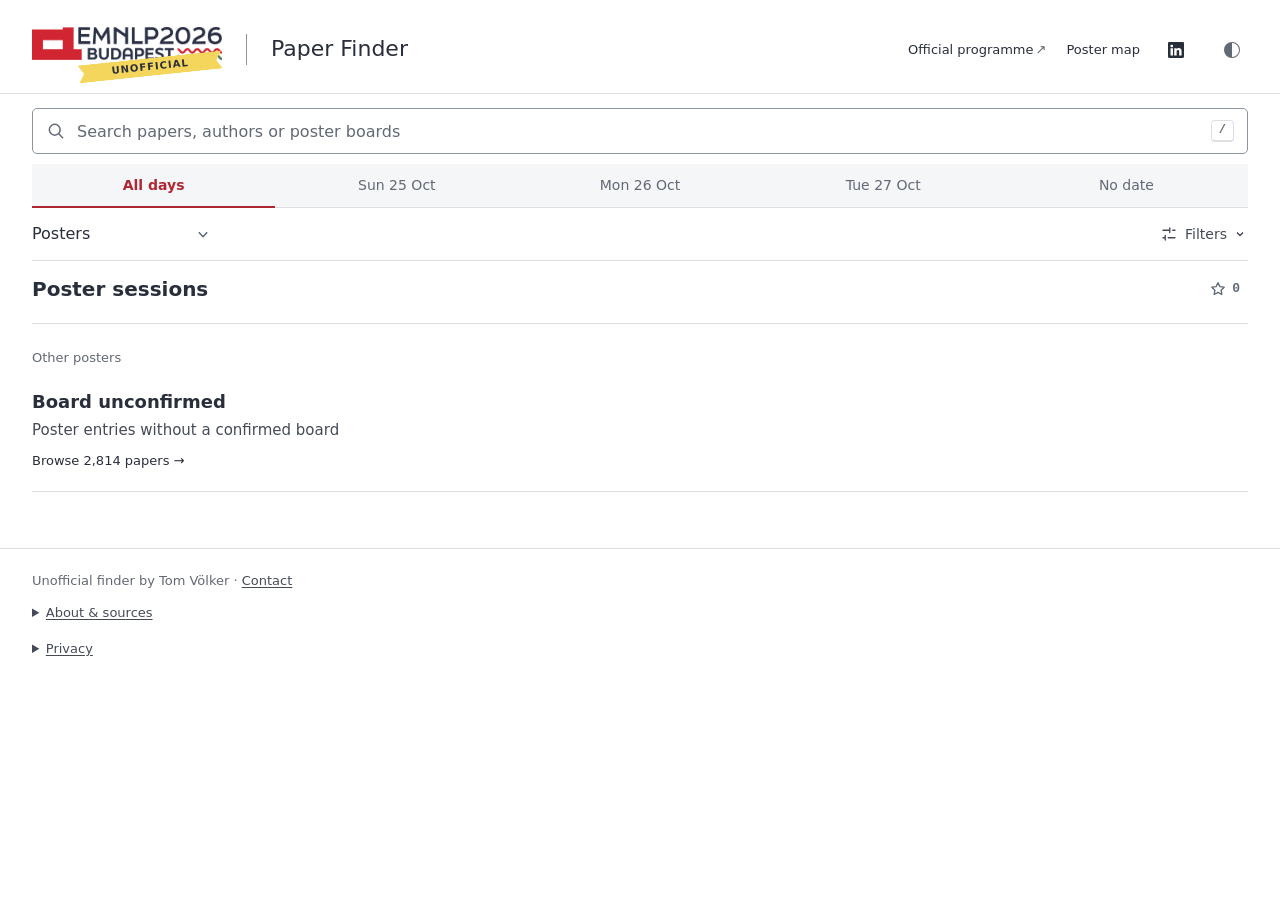
==== commit 13a9de03: "Unify presentation browsing and highlight saved posters on themed maps Expose a presentation dropdow" ====
--- a/index.html
+++ b/index.html
@@ -87,15 +87,16 @@
     <div class="wrap">
       <section class="author-profile" id="author-profile" aria-labelledby="author-name" hidden></section>
       <div class="day-nav" id="day" role="group" aria-label="Conference day"></div>
-      <div class="mobile-controls">
+      <div class="presentation-controls">
         <div class="day-picker">
           <svg class="icon" viewBox="0 0 24 24" aria-hidden="true" focusable="false"><path d="M5 6h14v14H5zM5 10h14M9 3.5v4M15 3.5v4"/></svg>
           <label class="visually-hidden" for="day-select">Conference day</label>
           <select id="day-select" class="select"></select>
         </div>
+        <div id="format-picker-slot"></div>
         <button class="filters-toggle" id="filters-toggle" type="button" aria-controls="facets" aria-expanded="false">
           <svg class="icon" viewBox="0 0 24 24" aria-hidden="true" focusable="false"><path d="M4 7h9m4 0h3M4 17h3m4 0h9M13 4v6M7 14v6"/></svg>
-          Filters <span class="filters-toggle__count" id="filters-count" hidden>0</span>
+          <span class="filters-toggle__label">Filters</span> <span class="filters-toggle__count" id="filters-count" hidden>0</span>
           <svg class="filters-toggle__chevron" viewBox="0 0 12 12" aria-hidden="true" focusable="false"><path d="m3 4.5 3 3 3-3"/></svg>
         </button>
       </div>
@@ -105,7 +106,7 @@
         <div class="results__bar">
           <h2 class="results__count" id="results-count" tabindex="-1">Loading schedule…</h2>
           <div class="results__tools">
-            <a class="browse-link" id="browse-link" href="?view=programme&amp;day=all">Full programme</a>
+            <a class="browse-link" id="browse-link" href="?format=poster&amp;day=all" hidden>All sessions</a>
             <button class="pill" id="now-btn" type="button" aria-label="Jump to now" title="Jump to now" hidden>
               <svg class="icon" viewBox="0 0 24 24" aria-hidden="true" focusable="false"><path d="M12 3a9 9 0 1 1 0 18 9 9 0 0 1 0-18zM12 7.5V12l3 2"/></svg>
               <span class="now-label">Jump to now</span>
--- a/styles.css
+++ b/styles.css
@@ -233,8 +233,17 @@
 .day-nav__button:hover { color: var(--ink); background: var(--rule-soft); }
 .day-nav__button[aria-pressed="true"] { color: var(--accent); border-bottom-color: var(--accent); font-weight: 600; }
 .day-nav__button:focus-visible { outline-offset: -3px; }
-.mobile-controls { display: none; }
-.filter-bar { display: grid; grid-template-columns: repeat(5, minmax(0, 1fr)); gap: 16px; padding-block: 16px 22px; }
+.presentation-controls { display: flex; align-items: center; justify-content: space-between; gap: 16px; margin-bottom: 8px; padding-block: 4px; border-bottom: 1px solid var(--rule); }
+.day-picker { display: none; }
+.format-picker { width: 180px; }
+.format-picker .select { height: 44px; padding-left: 0; border: 0; font-size: 1rem; font-weight: 500; background-color: transparent; background-position: right 4px center; }
+.filters-toggle { display: inline-flex; align-items: center; justify-content: center; flex: none; gap: 7px; min-height: 44px; padding: 0 2px 0 8px; border: 0; border-radius: var(--radius); color: var(--ink-2); background: none; font-size: .875rem; font-weight: 500; }
+.filters-toggle:hover, .filters-toggle[aria-expanded="true"] { color: var(--accent); }
+.filters-toggle__count { min-width: 18px; height: 18px; padding-inline: 4px; border-radius: 9px; font-size: .6875rem; line-height: 18px; background: var(--accent-tint); color: var(--selected-ink); }
+.filters-toggle__chevron { width: 12px; height: 12px; fill: none; stroke: currentColor; stroke-width: 1.5; }
+.filters-toggle[aria-expanded="true"] .filters-toggle__chevron { transform: rotate(180deg); }
+.filter-bar { display: none; }
+.filter-bar.is-expanded { display: grid; grid-template-columns: repeat(4, minmax(0, 1fr)); gap: 12px; margin-bottom: 12px; padding: 12px; background: var(--panel); border: 1px solid var(--rule); border-radius: var(--radius); }
 .facet { min-width: 0; }
 .facet__label { display: block; margin-bottom: 4px; font-size: .75rem; font-weight: 600; color: var(--muted); }
 .select {
@@ -424,7 +433,7 @@
 
 /* ---------- Responsive ---------- */
 @media (max-width: 959px) {
-  .filter-bar { grid-template-columns: repeat(3, minmax(0, 1fr)); gap: 10px; }
+  .filter-bar.is-expanded { grid-template-columns: repeat(2, minmax(0, 1fr)); }
 }
 
 @media (max-width: 639px) {
@@ -441,16 +450,11 @@
   .search__input { font-size: 1rem; }
   .search__kbd { display: none; }
   .day-nav, .now-label { display: none; }
-  .mobile-controls { display: flex; align-items: center; justify-content: space-between; gap: 16px; margin-bottom: 8px; border-bottom: 1px solid var(--rule); }
+  .presentation-controls { gap: 8px; }
   .day-picker { display: flex; align-items: center; flex: 1; min-width: 0; gap: 8px; color: var(--muted); }
   .day-picker .select { width: 100%; height: 44px; padding-left: 0; border: 0; font-size: 1rem; font-weight: 500; background-color: transparent; background-position: right 4px center; }
-  .filters-toggle { display: inline-flex; align-items: center; justify-content: center; flex: none; gap: 7px; min-height: 44px; padding: 0 2px 0 8px; border: 0; border-radius: var(--radius); color: var(--ink-2); background: none; font-size: .875rem; font-weight: 500; }
-  .filters-toggle:hover, .filters-toggle[aria-expanded="true"] { color: var(--accent); }
-  .filters-toggle__count { min-width: 18px; height: 18px; padding-inline: 4px; border-radius: 9px; font-size: .6875rem; line-height: 18px; background: var(--accent-tint); color: var(--selected-ink); }
-  .filters-toggle__chevron { width: 12px; height: 12px; fill: none; stroke: currentColor; stroke-width: 1.5; }
-  .filters-toggle[aria-expanded="true"] .filters-toggle__chevron { transform: rotate(180deg); }
-  .filter-bar { display: none; }
-  .filter-bar.is-expanded { display: grid; grid-template-columns: repeat(2, minmax(0, 1fr)); gap: 12px; margin-bottom: 12px; padding: 12px; background: var(--panel); border: 1px solid var(--rule); border-radius: var(--radius); }
+  .format-picker { flex: none; width: 104px; }
+  .filter-bar.is-expanded { grid-template-columns: repeat(2, minmax(0, 1fr)); }
   .facet .select { height: 44px; font-size: 1rem; }
   .results__count { font-size: 1rem; }
   .results__of { position: absolute; width: 1px; height: 1px; overflow: hidden; clip: rect(0 0 0 0); white-space: nowrap; }
@@ -472,6 +476,7 @@
 }
 
 @media (max-width: 359px) {
+  .filters-toggle__label { position: absolute; width: 1px; height: 1px; overflow: hidden; clip: rect(0 0 0 0); white-space: nowrap; }
   .brand__identity { --brand-width: 120px; }
   .brand { gap: 8px; }
   .brand__name { padding-left: 0; border-left: 0; }
@@ -482,7 +487,7 @@
 }
 
 @media print {
-  .toolbar, .day-nav, .mobile-controls, .filter-bar, .star, .pagination, .results__tools, .skip-link, .theme-toggle, .masthead__nav { display: none !important; }
+  .toolbar, .day-nav, .presentation-controls, .filter-bar, .star, .pagination, .results__tools, .skip-link, .theme-toggle, .masthead__nav { display: none !important; }
   .session[open] > .session__header { position: static; }
   :root, :root[data-theme="dark"] {
     color-scheme: light; --paper: #fff; --surface: #fff; --ink: #141c2e; --ink-2: #3a4357; --muted: #5a6172;
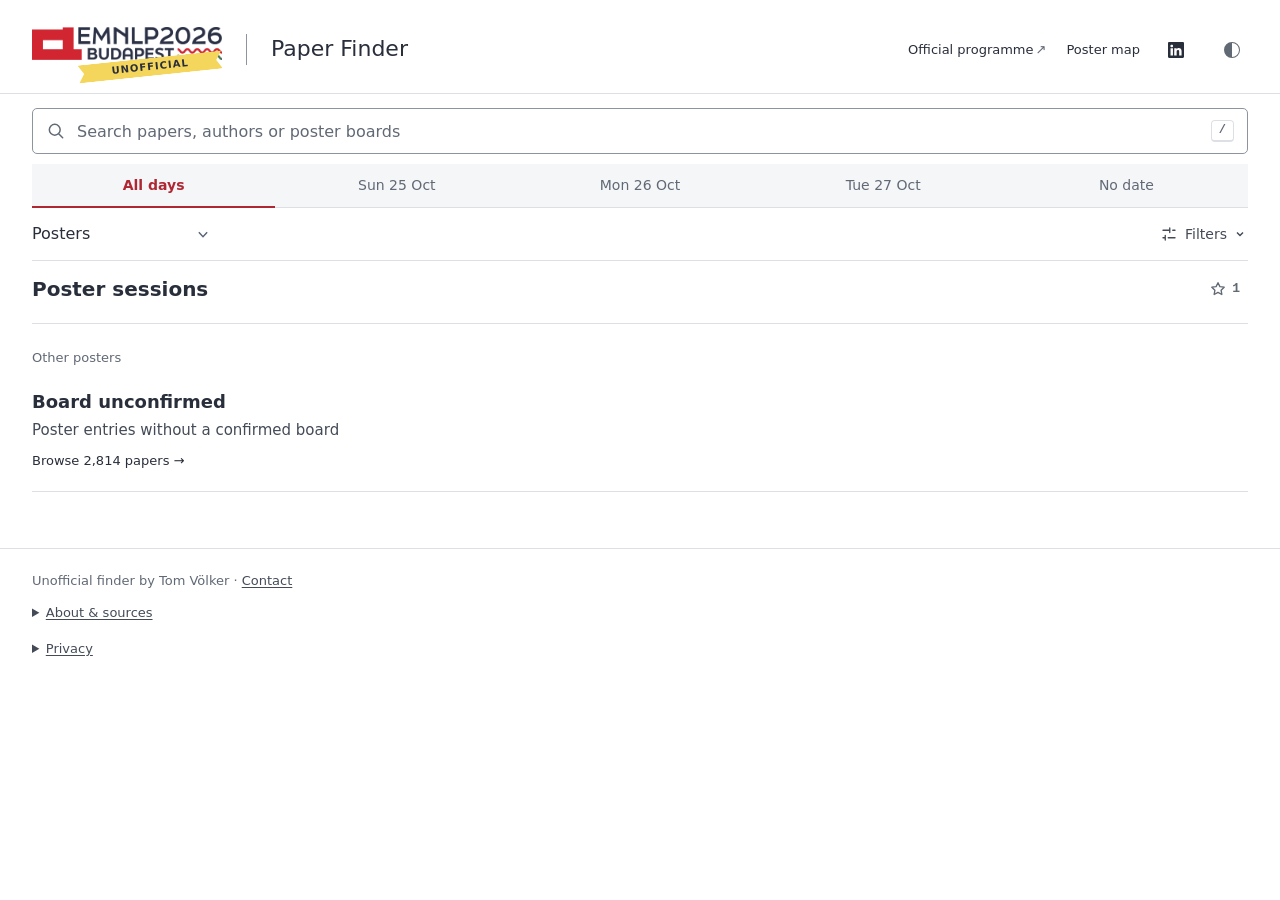
==== commit 70e4f38e: "Share saved paper lists through portable snapshot links" ====
--- a/index.html
+++ b/index.html
@@ -145,7 +145,7 @@
       <p>All times: Budapest, CET (UTC+1). Schedule updated <time data-updated datetime="2026-10-24">24 Oct 2026</time>.</p>
       <p>Unofficial schedule from the <a href="https://docs.google.com/spreadsheets/d/1aXGTy_7Xeh-OXIs3iJSbDpUsZ6YhbfA76b17kBZH0Yk/edit?gid=943432490" data-source-link target="_blank" rel="noopener">Author Presentations sheet</a>. Author lists from <a href="https://aclanthology.org/events/emnlp-2026/" target="_blank" rel="noopener">ACL Anthology</a>; presenters are shown in bold. Check the <a href="https://2026.emnlp.org/program/" target="_blank" rel="noopener">official programme</a> for changes. Poster board numbers come from the <a href="https://drive.google.com/file/d/1UGPjD7jPfax0RVaZPcb1gZhCUhK4v3ti/view" target="_blank" rel="noopener">conference handbook</a>.</p>
       <p class="site-footer__credit">Made by Tom Völker · <a href="https://www.informatik.uni-wuerzburg.de/datascience/" target="_blank" rel="noopener">Data Science Chair, University of Würzburg</a>.</p>
-          <p>Saved papers stay in this browser.</p>
+          <p>Saved papers stay in this browser. Use Saved papers → Share list to open a snapshot on another device.</p>
         </div>
       </details>
       <details class="privacy-notice" id="privacy">
@@ -163,7 +163,7 @@
           <p>The purpose is to understand usage and improve the finder. Where technical personal data is processed for this purpose, the basis is the legitimate interest in operating and improving the site under Article 6(1)(f) GDPR. Both analytics streams stay off when your browser signals Do Not Track or Global Privacy Control.</p>
 
           <h3>Browser storage and public programme data</h3>
-          <p>Your shortlist and explicit theme choice stay in this browser’s local storage until you remove them or clear site data. They are not uploaded. Search runs in your browser and its current state appears in the URL. Public paper, author and presenter information comes from the conference schedule and handbook, ACL Anthology and Underline. It remains available while this finder is online to help people find conference work, a legitimate interest under Article 6(1)(f) GDPR. Contact me for corrections or data-rights requests.</p>
+          <p>Your shortlist and explicit theme choice stay in this browser’s local storage until you remove them or clear site data. They are not uploaded. If you choose Share list, the link contains the saved paper IDs in its fragment. Anyone with the link can open that snapshot. Opening it does not change their saved papers. Save on this device adds them locally. Search runs in your browser and its current state appears in the URL. Public paper, author and presenter information comes from the conference schedule and handbook, ACL Anthology and Underline. It remains available while this finder is online to help people find conference work, a legitimate interest under Article 6(1)(f) GDPR. Contact me for corrections or data-rights requests.</p>
 
           <h3>Email, external links and providers</h3>
           <p>Email contact is optional. Sending a message shares your address and message with the email services involved. I use it to answer your enquiry under Article 6(1)(f) GDPR and retain it only as long as needed to handle the enquiry and any applicable legal obligations. The LinkedIn icon is included in this page. LinkedIn receives no request from it until you follow the link.</p>
--- a/styles.css
+++ b/styles.css
@@ -297,6 +297,14 @@
   background: var(--panel); border-left: 3px solid var(--accent);
 }
 .banner p { flex: 1 1 260px; }
+.saved-share { font-size: .8125rem; }
+.saved-share > summary { padding: 9px 11px; cursor: pointer; border: 1px solid var(--control-rule); border-radius: var(--radius); color: var(--ink); }
+.saved-share[open] { flex: 1 1 100%; }
+.saved-share[open] > summary { width: fit-content; }
+.saved-share__body { display: grid; gap: 10px; padding-top: 12px; }
+.saved-share__url { min-width: 0; height: 44px; font-size: 1rem; background-image: none; padding-inline: 10px; }
+.saved-share__actions { display: flex; flex-wrap: wrap; gap: 8px; }
+.saved-share__body p, .shared-list__missing { font-size: .8125rem; color: var(--muted); }
 
 /* ---------- Programme list ---------- */
 .session { border-bottom: 1px solid var(--rule); scroll-margin-top: var(--toolbar-h); }
@@ -364,6 +372,7 @@
 .paper__meta > a, .paper__meta > .linkish { display: inline-flex; align-items: center; min-height: 32px; }
 .paper__meta .paper__details > summary { padding-block: 6px; }
 .paper__meta a:hover, .linkish:hover { color: var(--accent-strong); text-decoration-color: currentColor; }
+.paper__default-save { margin-top: 6px; font-size: .75rem; color: var(--muted); }
 .paper.is-inactive .paper__title { color: var(--ink-2); }
 
 .flag {
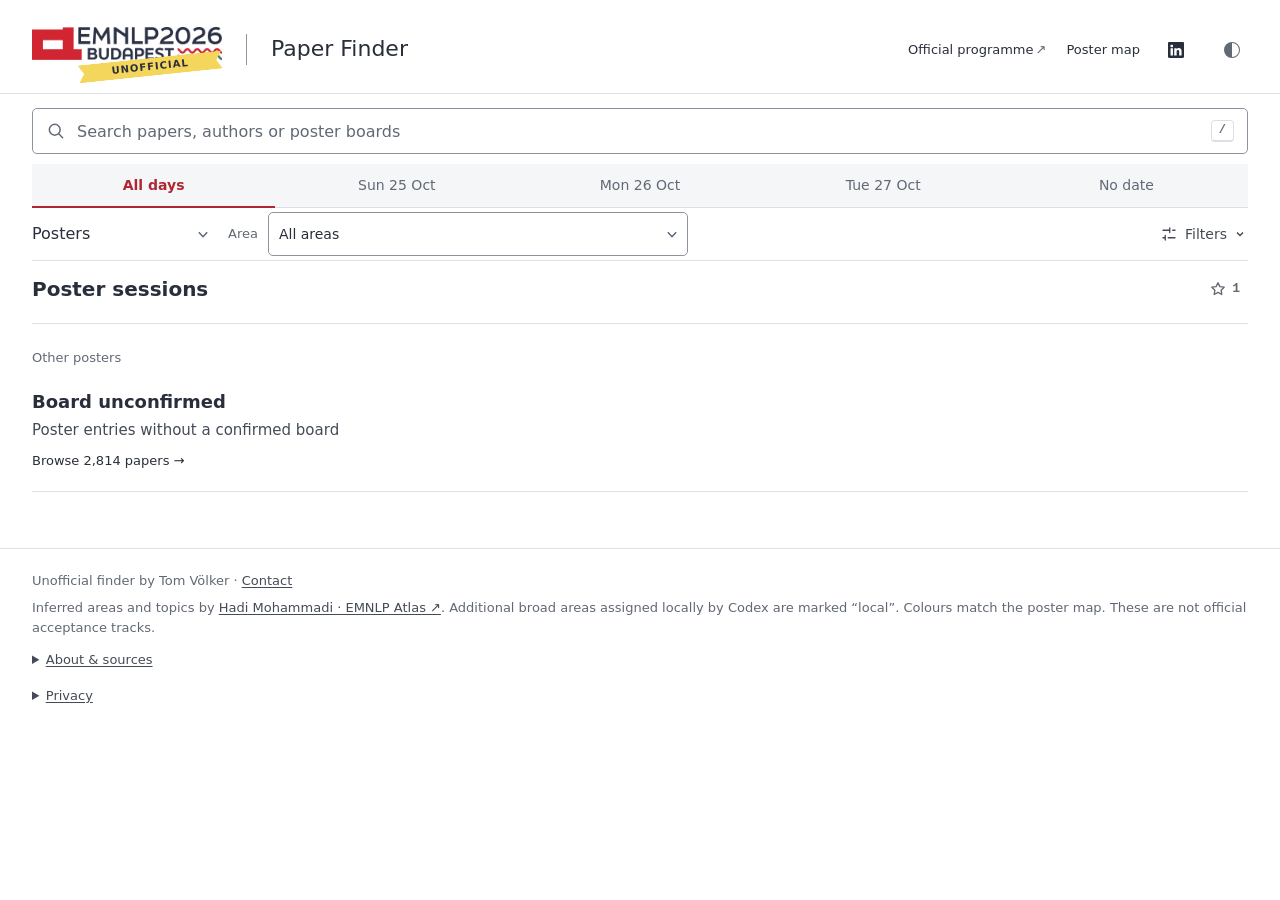
==== commit a74cc657: "Add broad areas to paper browsing and classify remaining programme entries" ====
--- a/index.html
+++ b/index.html
@@ -94,6 +94,7 @@
           <select id="day-select" class="select"></select>
         </div>
         <div id="format-picker-slot"></div>
+        <div id="area-picker-slot"></div>
         <button class="filters-toggle" id="filters-toggle" type="button" aria-controls="facets" aria-expanded="false">
           <svg class="icon" viewBox="0 0 24 24" aria-hidden="true" focusable="false"><path d="M4 7h9m4 0h3M4 17h3m4 0h9M13 4v6M7 14v6"/></svg>
           <span class="filters-toggle__label">Filters</span> <span class="filters-toggle__count" id="filters-count" hidden>0</span>
@@ -139,6 +140,7 @@
   <footer class="site-footer">
     <div class="wrap">
       <p>Unofficial finder by Tom Völker · <a href="mailto:emnlp-finder@tomvoelker.de?subject=EMNLP%202026%20Paper%20Finder%20feedback" data-contact-link>Contact</a></p>
+      <p id="atlas-credit">Inferred areas and topics by <a href="https://mohammadi.cv/emnlp/2026/atlas.html" target="_blank" rel="noopener">Hadi Mohammadi · EMNLP Atlas ↗</a>. Additional broad areas assigned locally by Codex are marked “local”. Colours match the poster map. These are not official acceptance tracks.</p>
       <details class="privacy-notice" id="about">
         <summary>About &amp; sources</summary>
         <div class="privacy-notice__content">
--- a/styles.css
+++ b/styles.css
@@ -236,6 +236,10 @@
 .presentation-controls { display: flex; align-items: center; justify-content: space-between; gap: 16px; margin-bottom: 8px; padding-block: 4px; border-bottom: 1px solid var(--rule); }
 .day-picker { display: none; }
 .format-picker { width: 180px; }
+.area-picker { display: flex; flex: 1; align-items: center; gap: 10px; min-width: 0; max-width: 460px; margin-right: auto; }
+.area-picker label { color: var(--muted); font-size: .8125rem; }
+.area-picker .select { min-width: 0; height: 44px; }
+.area-picker .select:has(option:checked:not([value=""])) { border-color: var(--accent); color: var(--selected-ink); background-color: var(--accent-tint); }
 .format-picker .select { height: 44px; padding-left: 0; border: 0; font-size: 1rem; font-weight: 500; background-color: transparent; background-position: right 4px center; }
 .filters-toggle { display: inline-flex; align-items: center; justify-content: center; flex: none; gap: 7px; min-height: 44px; padding: 0 2px 0 8px; border: 0; border-radius: var(--radius); color: var(--ink-2); background: none; font-size: .875rem; font-weight: 500; }
 .filters-toggle:hover, .filters-toggle[aria-expanded="true"] { color: var(--accent); }
@@ -372,6 +376,10 @@
 .paper__meta > a, .paper__meta > .linkish { display: inline-flex; align-items: center; min-height: 32px; }
 .paper__meta .paper__details > summary { padding-block: 6px; }
 .paper__meta a:hover, .linkish:hover { color: var(--accent-strong); text-decoration-color: currentColor; }
+.atlas-area { display: inline-flex; align-items: center; gap: 6px; max-width: 100%; min-height: 32px; padding: 0; border: 0; background: none; color: var(--ink-2); font: inherit; text-align: left; }
+.atlas-area:hover { color: var(--accent-strong); text-decoration: underline; text-underline-offset: .2em; }
+.atlas-swatch { width: 11px; height: 11px; flex: none; border: 1px solid var(--muted); border-radius: 3px; }
+.atlas-local { color: var(--muted); font-size: .6875rem; }
 .paper__default-save { margin-top: 6px; font-size: .75rem; color: var(--muted); }
 .paper.is-inactive .paper__title { color: var(--ink-2); }
 
@@ -459,7 +467,8 @@
   .search__input { font-size: 1rem; }
   .search__kbd { display: none; }
   .day-nav, .now-label { display: none; }
-  .presentation-controls { gap: 8px; }
+  .presentation-controls { flex-wrap: wrap; gap: 6px 8px; }
+  .area-picker { order: 1; flex-basis: 100%; max-width: none; padding-bottom: 4px; }
   .day-picker { display: flex; align-items: center; flex: 1; min-width: 0; gap: 8px; color: var(--muted); }
   .day-picker .select { width: 100%; height: 44px; padding-left: 0; border: 0; font-size: 1rem; font-weight: 500; background-color: transparent; background-position: right 4px center; }
   .format-picker { flex: none; width: 104px; }
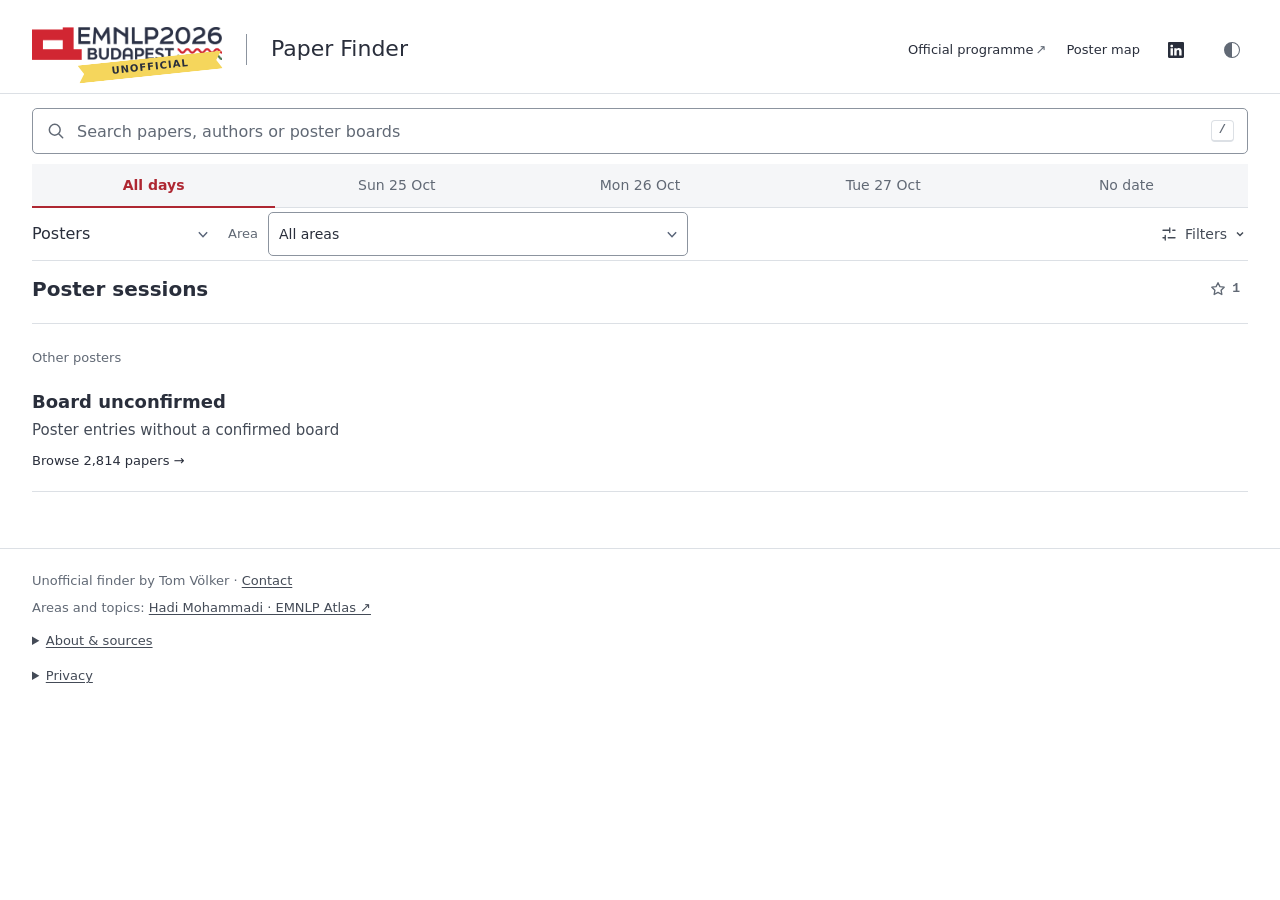
==== commit 115eca92: "Keep additional area assignments visually unobtrusive" ====
--- a/index.html
+++ b/index.html
@@ -140,11 +140,12 @@
   <footer class="site-footer">
     <div class="wrap">
       <p>Unofficial finder by Tom Völker · <a href="mailto:emnlp-finder@tomvoelker.de?subject=EMNLP%202026%20Paper%20Finder%20feedback" data-contact-link>Contact</a></p>
-      <p id="atlas-credit">Inferred areas and topics by <a href="https://mohammadi.cv/emnlp/2026/atlas.html" target="_blank" rel="noopener">Hadi Mohammadi · EMNLP Atlas ↗</a>. Additional broad areas assigned locally by Codex are marked “local”. Colours match the poster map. These are not official acceptance tracks.</p>
+      <p id="atlas-credit">Areas and topics: <a href="https://mohammadi.cv/emnlp/2026/atlas.html" target="_blank" rel="noopener">Hadi Mohammadi · EMNLP Atlas ↗</a></p>
       <details class="privacy-notice" id="about">
         <summary>About &amp; sources</summary>
         <div class="privacy-notice__content">
       <p>All times: Budapest, CET (UTC+1). Schedule updated <time data-updated datetime="2026-10-24">24 Oct 2026</time>.</p>
+      <p>Areas combine the Atlas with 71 additional assignments reviewed from titles and available abstracts. They are inferred, not official acceptance tracks. Colours match the poster map. <a href="https://github.com/tomvoelker/acl-finder/blob/main/data/atlas/local-areas.json" target="_blank" rel="noopener">Assignment audit ↗</a></p>
       <p>Unofficial schedule from the <a href="https://docs.google.com/spreadsheets/d/1aXGTy_7Xeh-OXIs3iJSbDpUsZ6YhbfA76b17kBZH0Yk/edit?gid=943432490" data-source-link target="_blank" rel="noopener">Author Presentations sheet</a>. Author lists from <a href="https://aclanthology.org/events/emnlp-2026/" target="_blank" rel="noopener">ACL Anthology</a>; presenters are shown in bold. Check the <a href="https://2026.emnlp.org/program/" target="_blank" rel="noopener">official programme</a> for changes. Poster board numbers come from the <a href="https://drive.google.com/file/d/1UGPjD7jPfax0RVaZPcb1gZhCUhK4v3ti/view" target="_blank" rel="noopener">conference handbook</a>.</p>
       <p class="site-footer__credit">Made by Tom Völker · <a href="https://www.informatik.uni-wuerzburg.de/datascience/" target="_blank" rel="noopener">Data Science Chair, University of Würzburg</a>.</p>
           <p>Saved papers stay in this browser. Use Saved papers → Share list to open a snapshot on another device.</p>
--- a/styles.css
+++ b/styles.css
@@ -379,7 +379,6 @@
 .atlas-area { display: inline-flex; align-items: center; gap: 6px; max-width: 100%; min-height: 32px; padding: 0; border: 0; background: none; color: var(--ink-2); font: inherit; text-align: left; }
 .atlas-area:hover { color: var(--accent-strong); text-decoration: underline; text-underline-offset: .2em; }
 .atlas-swatch { width: 11px; height: 11px; flex: none; border: 1px solid var(--muted); border-radius: 3px; }
-.atlas-local { color: var(--muted); font-size: .6875rem; }
 .paper__default-save { margin-top: 6px; font-size: .75rem; color: var(--muted); }
 .paper.is-inactive .paper__title { color: var(--ink-2); }
 
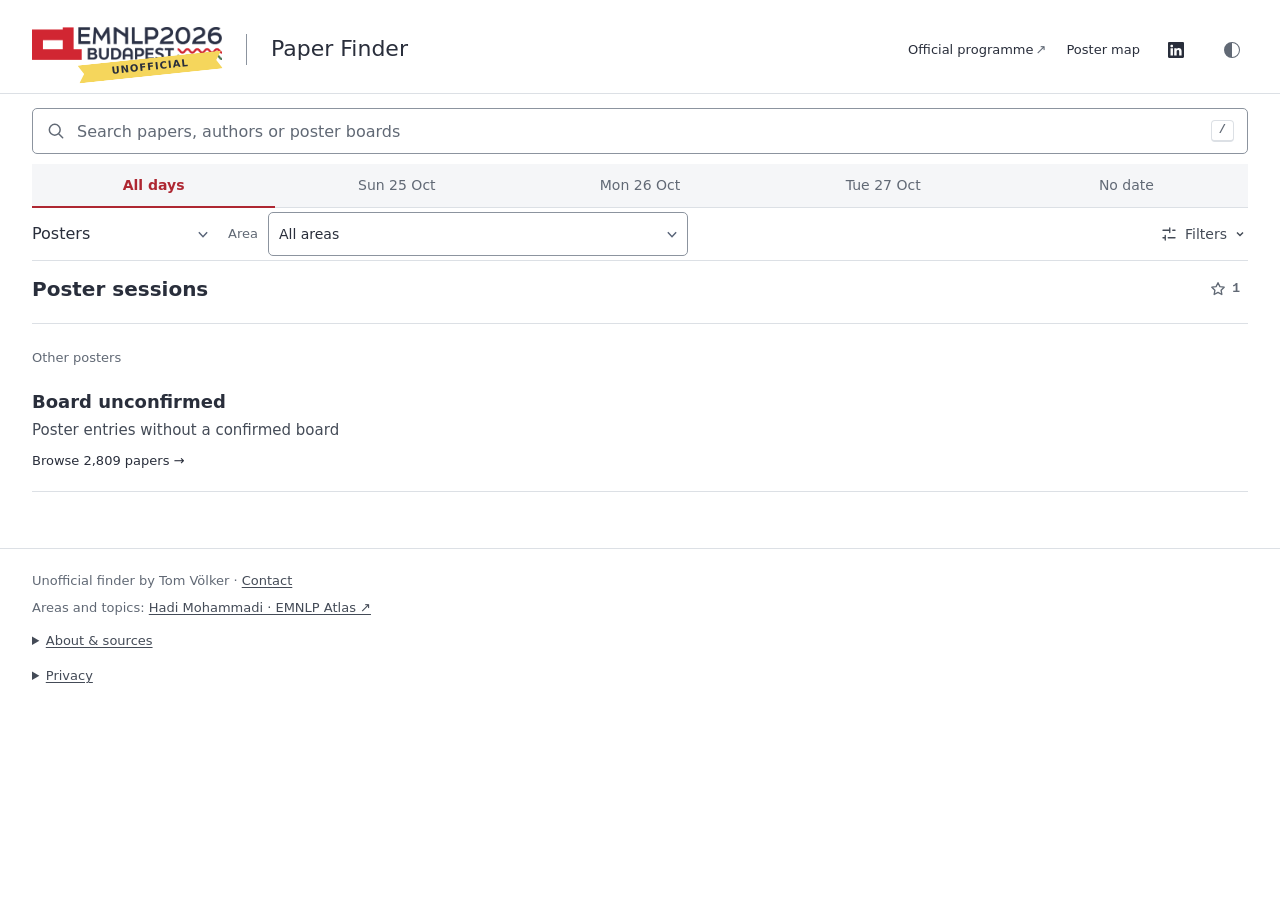
==== commit 6cf4b4d4: "Use official schedule sheet for poster board assignments" ====
--- a/index.html
+++ b/index.html
@@ -146,7 +146,7 @@
         <div class="privacy-notice__content">
       <p>All times: Budapest, CET (UTC+1). Schedule updated <time data-updated datetime="2026-10-24">24 Oct 2026</time>.</p>
       <p>Areas combine the Atlas with 71 additional assignments reviewed from titles and available abstracts. They are inferred, not official acceptance tracks. Colours match the poster map. <a href="https://github.com/tomvoelker/acl-finder/blob/main/data/atlas/local-areas.json" target="_blank" rel="noopener">Assignment audit ↗</a></p>
-      <p>Unofficial schedule from the <a href="https://docs.google.com/spreadsheets/d/1aXGTy_7Xeh-OXIs3iJSbDpUsZ6YhbfA76b17kBZH0Yk/edit?gid=943432490" data-source-link target="_blank" rel="noopener">Author Presentations sheet</a>. Author lists from <a href="https://aclanthology.org/events/emnlp-2026/" target="_blank" rel="noopener">ACL Anthology</a>; presenters are shown in bold. Check the <a href="https://2026.emnlp.org/program/" target="_blank" rel="noopener">official programme</a> for changes. Poster board numbers come from the <a href="https://drive.google.com/file/d/1UGPjD7jPfax0RVaZPcb1gZhCUhK4v3ti/view" target="_blank" rel="noopener">conference handbook</a>.</p>
+      <p>Unofficial schedule from the <a href="https://docs.google.com/spreadsheets/d/1aXGTy_7Xeh-OXIs3iJSbDpUsZ6YhbfA76b17kBZH0Yk/edit?gid=943432490" data-source-link target="_blank" rel="noopener">Author Presentations sheet</a>. Author lists from <a href="https://aclanthology.org/events/emnlp-2026/" target="_blank" rel="noopener">ACL Anthology</a>; presenters are shown in bold. Check the <a href="https://2026.emnlp.org/program/" target="_blank" rel="noopener">official programme</a> for changes. Board numbers come from column L (Board #) of the Author Presentations sheet.</p>
       <p class="site-footer__credit">Made by Tom Völker · <a href="https://www.informatik.uni-wuerzburg.de/datascience/" target="_blank" rel="noopener">Data Science Chair, University of Würzburg</a>.</p>
           <p>Saved papers stay in this browser. Use Saved papers → Share list to open a snapshot on another device.</p>
         </div>
@@ -166,7 +166,7 @@
           <p>The purpose is to understand usage and improve the finder. Where technical personal data is processed for this purpose, the basis is the legitimate interest in operating and improving the site under Article 6(1)(f) GDPR. Both analytics streams stay off when your browser signals Do Not Track or Global Privacy Control.</p>
 
           <h3>Browser storage and public programme data</h3>
-          <p>Your shortlist and explicit theme choice stay in this browser’s local storage until you remove them or clear site data. They are not uploaded. If you choose Share list, the link contains the saved paper IDs in its fragment. Anyone with the link can open that snapshot. Opening it does not change their saved papers. Save on this device adds them locally. Search runs in your browser and its current state appears in the URL. Public paper, author and presenter information comes from the conference schedule and handbook, ACL Anthology and Underline. It remains available while this finder is online to help people find conference work, a legitimate interest under Article 6(1)(f) GDPR. Contact me for corrections or data-rights requests.</p>
+          <p>Your shortlist and explicit theme choice stay in this browser’s local storage until you remove them or clear site data. They are not uploaded. If you choose Share list, the link contains the saved paper IDs in its fragment. Anyone with the link can open that snapshot. Opening it does not change their saved papers. Save on this device adds them locally. Search runs in your browser and its current state appears in the URL. Public paper, author and presenter information comes from the conference schedule, ACL Anthology and Underline. It remains available while this finder is online to help people find conference work, a legitimate interest under Article 6(1)(f) GDPR. Contact me for corrections or data-rights requests.</p>
 
           <h3>Email, external links and providers</h3>
           <p>Email contact is optional. Sending a message shares your address and message with the email services involved. I use it to answer your enquiry under Article 6(1)(f) GDPR and retain it only as long as needed to handle the enquiry and any applicable legal obligations. The LinkedIn icon is included in this page. LinkedIn receives no request from it until you follow the link.</p>
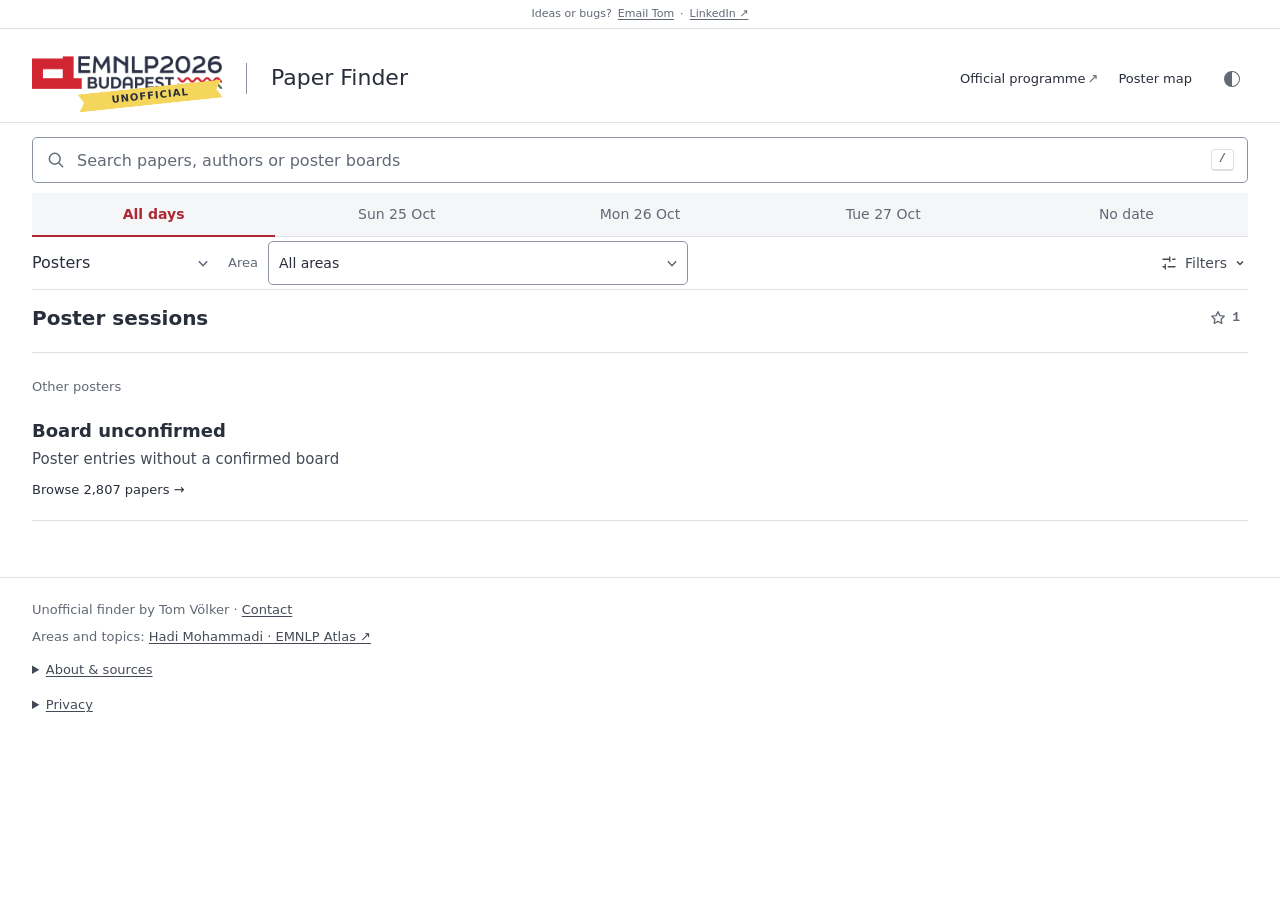
==== commit 8bcc82c5: "Make poster search live and add desktop previews" ====
--- a/index.html
+++ b/index.html
@@ -17,6 +17,7 @@
 </head>
 <body>
   <a class="skip-link" href="#results">Skip to results</a>
+  <aside class="feedback-bar" aria-label="Feedback">Ideas or bugs? <a href="mailto:emnlp-finder@tomvoelker.de?subject=EMNLP%202026%20Paper%20Finder%20feedback" data-contact-link>Email Tom</a><span aria-hidden="true">·</span><a href="https://www.linkedin.com/in/tom-v%C3%B6lker-0485332b9/" target="_blank" rel="noopener noreferrer">LinkedIn ↗<span class="visually-hidden"> (opens in a new tab)</span></a></aside>
 
   <header class="masthead">
     <div class="wrap masthead__inner">
@@ -28,14 +29,11 @@
         <span class="brand__name">Paper Finder</span>
       </a>
       <div class="masthead__actions">
-        <nav class="masthead__nav" aria-label="Conference and creator links">
+        <nav class="masthead__nav" aria-label="Conference links">
           <a href="https://2026.emnlp.org/program/" target="_blank" rel="noopener">Official programme<span class="ext" aria-hidden="true">↗</span><span class="visually-hidden"> (opens in a new tab)</span></a>
           <a href="poster-map/">Poster map</a>
-          <a class="masthead__social" title="Tom Völker on LinkedIn" href="https://www.linkedin.com/in/tom-v%C3%B6lker-0485332b9/" target="_blank" rel="noopener noreferrer" aria-label="Tom Völker on LinkedIn (opens in a new tab)"><svg xmlns="http://www.w3.org/2000/svg" width="16" height="16" fill="currentColor" class="masthead__social-icon" aria-hidden="true" focusable="false" viewBox="0 0 16 16">
-  <path d="M0 1.146C0 .513.526 0 1.175 0h13.65C15.474 0 16 .513 16 1.146v13.708c0 .633-.526 1.146-1.175 1.146H1.175C.526 16 0 15.487 0 14.854zm4.943 12.248V6.169H2.542v7.225zm-1.2-8.212c.837 0 1.358-.554 1.358-1.248-.015-.709-.52-1.248-1.342-1.248S2.4 3.226 2.4 3.934c0 .694.521 1.248 1.327 1.248zm4.908 8.212V9.359c0-.216.016-.432.08-.586.173-.431.568-.878 1.232-.878.869 0 1.216.662 1.216 1.634v3.865h2.401V9.25c0-2.22-1.184-3.252-2.764-3.252-1.274 0-1.845.7-2.165 1.193v.025h-.016l.016-.025V6.169h-2.4c.03.678 0 7.225 0 7.225z"/>
-</svg></a>
         </nav>
-        <!-- Theme and LinkedIn icons: https://github.com/twbs/icons
+        <!-- Theme icons: https://github.com/twbs/icons
 The MIT License (MIT)
 
 Copyright (c) 2019-2024 The Bootstrap Authors
--- a/styles.css
+++ b/styles.css
@@ -107,6 +107,9 @@
 }
 
 /* ---------- Masthead ---------- */
+.feedback-bar { display: flex; align-items: center; justify-content: center; gap: 6px; padding: calc(2px + env(safe-area-inset-top)) 10px 2px; background: var(--surface); border-bottom: 1px solid var(--rule); color: var(--muted); font-size: 11px; line-height: 20px; }
+.feedback-bar a { display: inline-flex; align-items: center; min-height: 24px; color: inherit; text-underline-offset: 2px; }
+.feedback-bar a:hover { color: var(--accent); }
 .masthead { background: var(--surface); border-bottom: 1px solid var(--rule); }
 .masthead__inner {
   display: flex; flex-wrap: wrap; align-items: center; justify-content: space-between;
@@ -133,9 +136,6 @@
 .masthead__nav { display: flex; flex-wrap: wrap; align-items: center; gap: 2px 20px; font-size: .8125rem; font-weight: 500; }
 .masthead__nav a { padding: 6px 0; text-decoration: none; }
 .masthead__nav a:hover { color: var(--accent); }
-.masthead__nav .masthead__social { display: inline-flex; align-items: center; justify-content: center; flex: none; width: 32px; height: 32px; padding: 8px; border-radius: var(--radius); }
-.masthead__social:hover { background: var(--rule-soft); }
-.masthead__social-icon { width: 16px; height: 16px; fill: currentColor; }
 .theme-toggle {
   display: inline-flex; align-items: center; justify-content: center;
   width: 32px; height: 32px; padding: 8px; flex: none;
@@ -504,7 +504,7 @@
 }
 
 @media print {
-  .toolbar, .day-nav, .presentation-controls, .filter-bar, .star, .pagination, .results__tools, .skip-link, .theme-toggle, .masthead__nav { display: none !important; }
+  .toolbar, .day-nav, .presentation-controls, .filter-bar, .star, .pagination, .results__tools, .skip-link, .theme-toggle, .masthead__nav, .feedback-bar { display: none !important; }
   .session[open] > .session__header { position: static; }
   :root, :root[data-theme="dark"] {
     color-scheme: light; --paper: #fff; --surface: #fff; --ink: #141c2e; --ink-2: #3a4357; --muted: #5a6172;
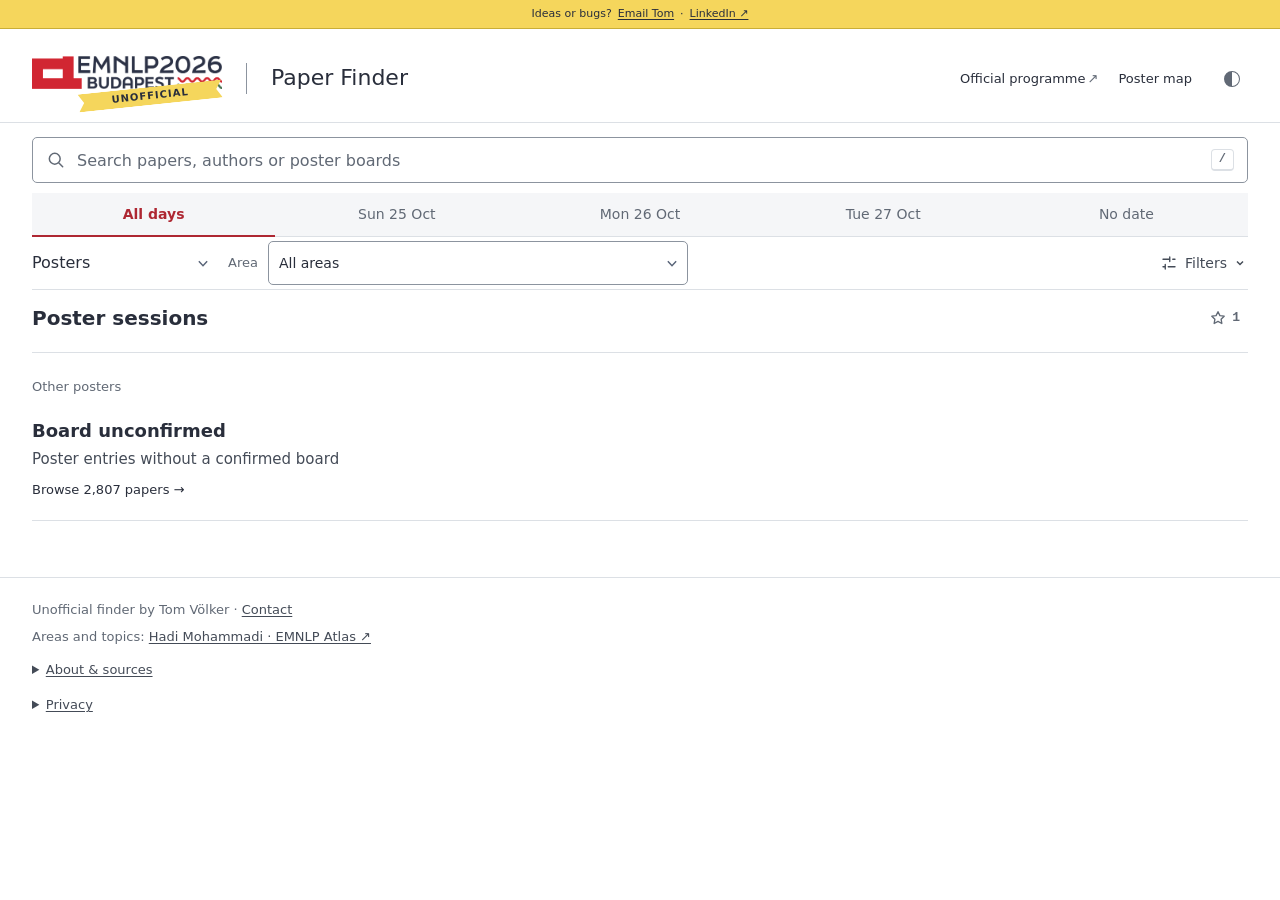
==== commit 7c7e6017: "Reduce startup work and map payloads" ====
--- a/index.html
+++ b/index.html
@@ -10,6 +10,8 @@
   <link rel="icon" href="favicon.png" type="image/png" sizes="128x128">
   <link rel="icon" href="favicon.svg" type="image/svg+xml" sizes="any">
   <script src="theme.js"></script>
+  <link rel="modulepreload" href="vendor/katex-0.19.1/katex.mjs">
+  <link rel="preload" href="data/papers.json" as="fetch" crossorigin>
   <link rel="stylesheet" href="vendor/katex-0.19.1/katex.min.css">
   <link rel="stylesheet" href="styles.css">
   <script src="app.js" type="module"></script>
@@ -23,7 +25,7 @@
     <div class="wrap masthead__inner">
       <a class="brand" href="./" aria-label="Unofficial EMNLP 2026 Paper Finder">
         <span class="brand__identity">
-          <img class="brand__logo" src="conference-logo.png" width="190" height="33" alt="EMNLP 2026 Budapest">
+          <img class="brand__logo" src="conference-logo.png" width="190" height="33" alt="EMNLP 2026 Budapest" fetchpriority="high">
           <span class="brand__ribbon">Unofficial</span>
         </span>
         <span class="brand__name">Paper Finder</span>
--- a/styles.css
+++ b/styles.css
@@ -32,7 +32,8 @@
   --shimmer: #fafbfc;
   --select-arrow: url("data:image/svg+xml,%3Csvg xmlns='http://www.w3.org/2000/svg' viewBox='0 0 12 8'%3E%3Cpath d='M1 1.5l5 5 5-5' fill='none' stroke='%23586478' stroke-width='1.8'/%3E%3C/svg%3E");
   --radius: 5px;
-  --toolbar-h: 67px;
+  --feedback-h: calc(29px + env(safe-area-inset-top));
+  --toolbar-h: calc(96px + env(safe-area-inset-top));
   --font-ui: system-ui, -apple-system, "Segoe UI", "Source Sans 3", Roboto, "Helvetica Neue", Arial, sans-serif;
   --font-mono: ui-monospace, "SF Mono", SFMono-Regular, "JetBrains Mono", Menlo, Consolas, "Liberation Mono", monospace;
 }
@@ -107,9 +108,10 @@
 }
 
 /* ---------- Masthead ---------- */
-.feedback-bar { display: flex; align-items: center; justify-content: center; gap: 6px; padding: calc(2px + env(safe-area-inset-top)) 10px 2px; background: var(--surface); border-bottom: 1px solid var(--rule); color: var(--muted); font-size: 11px; line-height: 20px; }
+.feedback-bar { position: sticky; top: 0; z-index: 30; display: flex; align-items: center; justify-content: center; gap: 6px; padding: calc(2px + env(safe-area-inset-top)) 10px 2px; background: #f5d65c; border-bottom: 1px solid #c9ae37; color: #292e3b; font-size: 11px; line-height: 20px; }
 .feedback-bar a { display: inline-flex; align-items: center; min-height: 24px; color: inherit; text-underline-offset: 2px; }
-.feedback-bar a:hover { color: var(--accent); }
+.feedback-bar a:hover { color: #8c1e28; }
+.feedback-bar a:focus-visible { outline-color: #292e3b; }
 .masthead { background: var(--surface); border-bottom: 1px solid var(--rule); }
 .masthead__inner {
   display: flex; flex-wrap: wrap; align-items: center; justify-content: space-between;
@@ -142,6 +144,7 @@
   color: var(--muted); background: none; border: 0; border-radius: var(--radius);
 }
 .theme-toggle:hover { color: var(--accent); background: var(--rule-soft); }
+.theme-toggle[hidden] { display: inline-flex !important; visibility: hidden; }
 .theme-toggle__icon { display: none; flex: none; width: 16px; height: 16px; fill: currentColor; }
 .theme-toggle[data-mode="auto"] .theme-toggle__icon--auto,
 .theme-toggle[data-mode="light"] .theme-toggle__icon--light,
@@ -181,7 +184,7 @@
 
 /* ---------- Sticky toolbar ---------- */
 .toolbar {
-  position: sticky; top: 0; z-index: 20;
+  position: sticky; top: var(--feedback-h); z-index: 20;
   margin-top: 0;
   background: var(--paper);
 }
@@ -223,8 +226,8 @@
 .author-profile__meta { margin-top: 6px; font-size: .875rem; color: var(--muted); }
 .author-link { text-decoration: none; }
 .author-link:hover { color: var(--accent); text-decoration-color: currentColor; }
-.day-nav { display: flex; border-bottom: 1px solid var(--rule); background: var(--panel); }
-.day-nav:empty { display: none; }
+.day-nav { display: flex; min-height: 44px; border-bottom: 1px solid var(--rule); background: var(--panel); }
+.day-nav:empty { visibility: hidden; }
 .day-nav__button {
   flex: 1; min-width: 0; min-height: 44px; padding: 10px 8px;
   font-size: .875rem; color: var(--muted); background: none;
@@ -235,8 +238,9 @@
 .day-nav__button:focus-visible { outline-offset: -3px; }
 .presentation-controls { display: flex; align-items: center; justify-content: space-between; gap: 16px; margin-bottom: 8px; padding-block: 4px; border-bottom: 1px solid var(--rule); }
 .day-picker { display: none; }
-.format-picker { width: 180px; }
-.area-picker { display: flex; flex: 1; align-items: center; gap: 10px; min-width: 0; max-width: 460px; margin-right: auto; }
+.format-picker, #format-picker-slot { width: 180px; }
+#format-picker-slot, #area-picker-slot { min-height: 44px; }
+.area-picker, #area-picker-slot { display: flex; flex: 1; align-items: center; gap: 10px; min-width: 0; max-width: 460px; margin-right: auto; }
 .area-picker label { color: var(--muted); font-size: .8125rem; }
 .area-picker .select { min-width: 0; height: 44px; }
 .area-picker .select:has(option:checked:not([value=""])) { border-color: var(--accent); color: var(--selected-ink); background-color: var(--accent-tint); }
@@ -467,10 +471,11 @@
   .search__kbd { display: none; }
   .day-nav, .now-label { display: none; }
   .presentation-controls { flex-wrap: wrap; gap: 6px 8px; }
-  .area-picker { order: 1; flex-basis: 100%; max-width: none; padding-bottom: 4px; }
+  .area-picker, #area-picker-slot { order: 1; flex-basis: 100%; max-width: none; padding-bottom: 4px; }
+  #area-picker-slot { min-height: 48px; }
   .day-picker { display: flex; align-items: center; flex: 1; min-width: 0; gap: 8px; color: var(--muted); }
   .day-picker .select { width: 100%; height: 44px; padding-left: 0; border: 0; font-size: 1rem; font-weight: 500; background-color: transparent; background-position: right 4px center; }
-  .format-picker { flex: none; width: 104px; }
+  .format-picker, #format-picker-slot { flex: none; width: 104px; }
   .filter-bar.is-expanded { grid-template-columns: repeat(2, minmax(0, 1fr)); }
   .facet .select { height: 44px; font-size: 1rem; }
   .results__count { font-size: 1rem; }
@@ -504,7 +509,7 @@
 }
 
 @media print {
-  .toolbar, .day-nav, .presentation-controls, .filter-bar, .star, .pagination, .results__tools, .skip-link, .theme-toggle, .masthead__nav, .feedback-bar { display: none !important; }
+  .toolbar, .day-nav, .presentation-controls, .filter-bar, .star, .pagination, .results__tools, .skip-link, .theme-toggle, .theme-toggle[hidden], .masthead__nav, .feedback-bar { display: none !important; }
   .session[open] > .session__header { position: static; }
   :root, :root[data-theme="dark"] {
     color-scheme: light; --paper: #fff; --surface: #fff; --ink: #141c2e; --ink-2: #3a4357; --muted: #5a6172;
